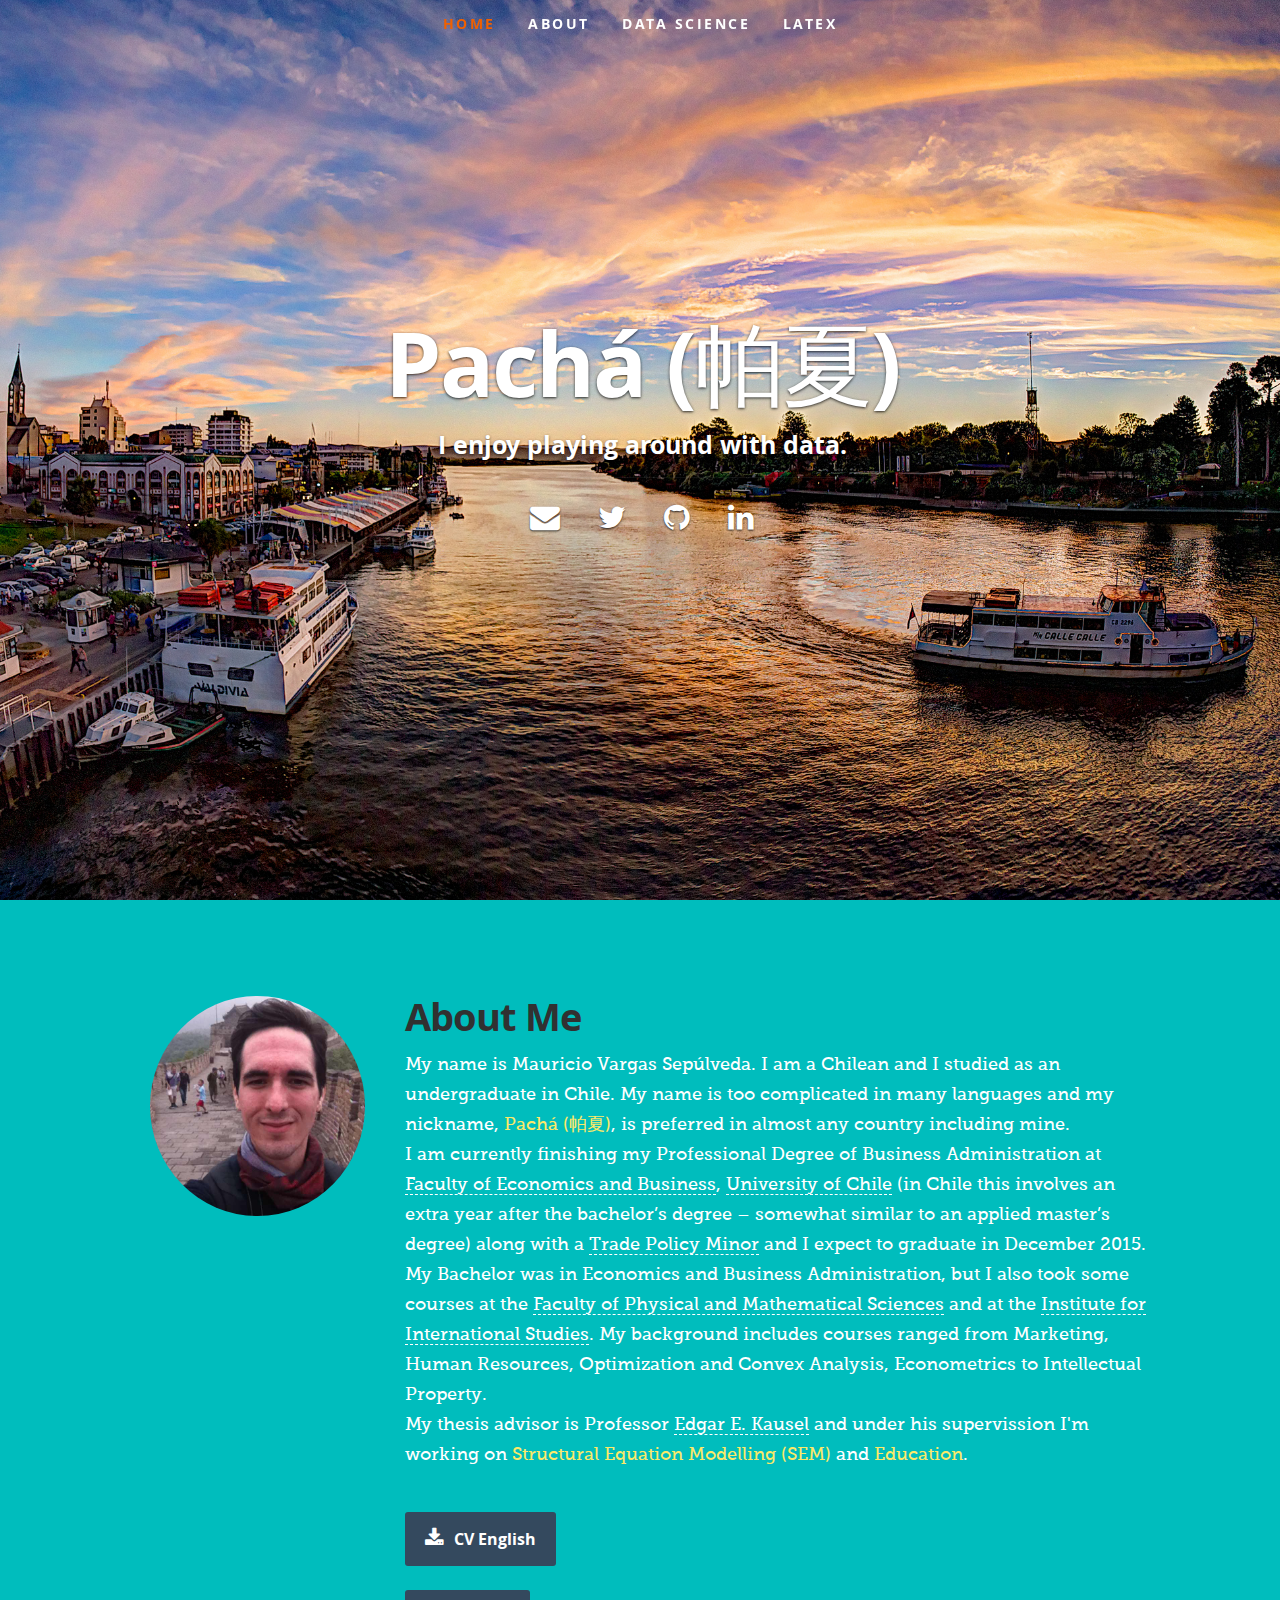
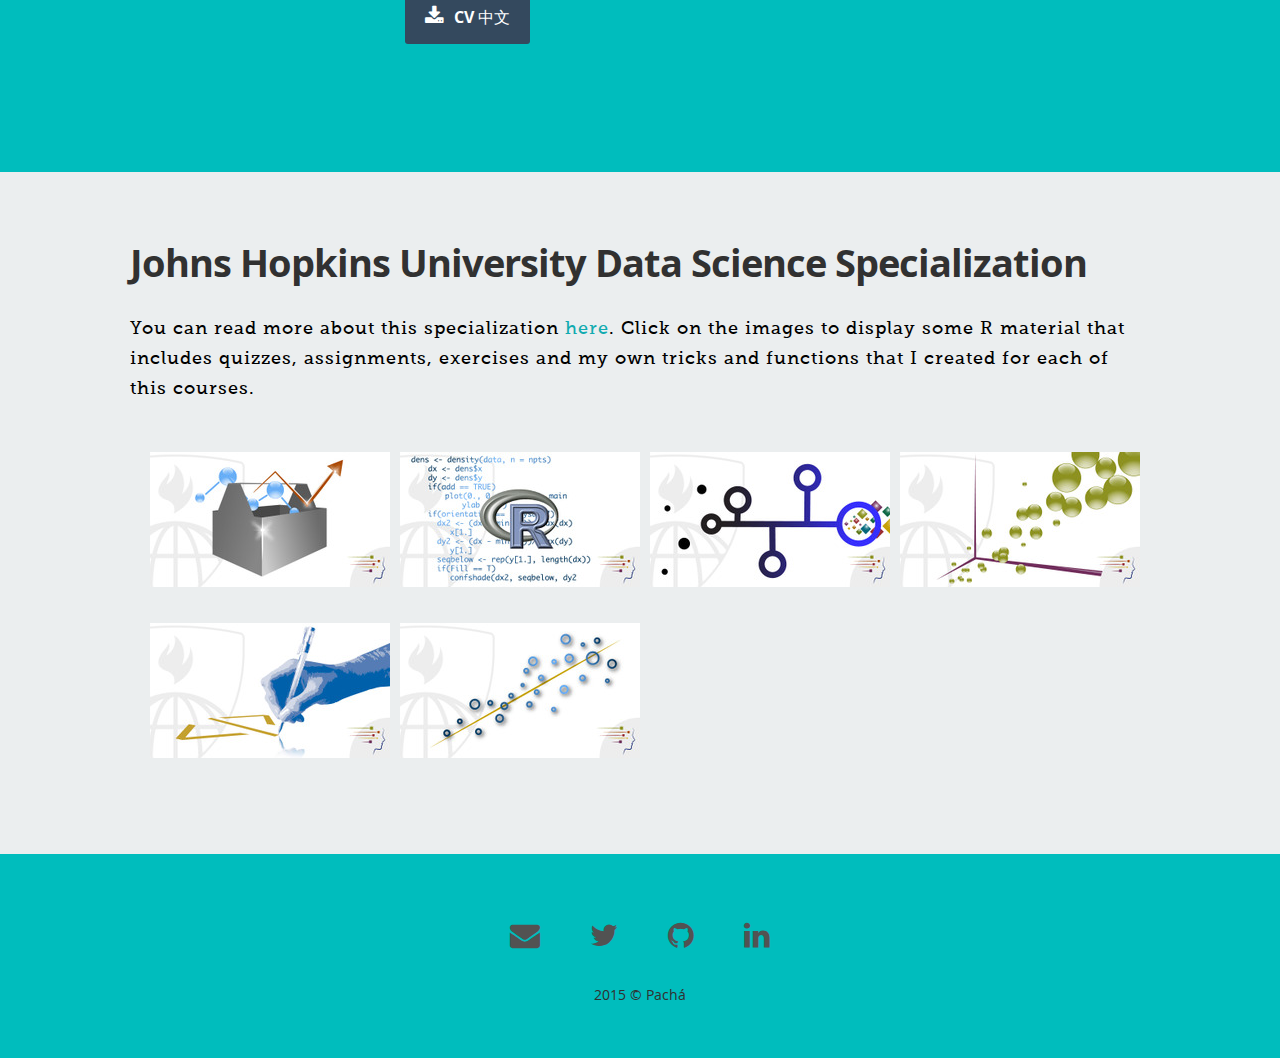
==== index.html @ 5d2ef6e2 "28-07" ====
<!DOCTYPE html>
<!--[if lt IE 8 ]><html class="no-js ie ie7" lang="en"> <![endif]-->
<!--[if IE 8 ]><html class="no-js ie ie8" lang="en"> <![endif]-->
<!--[if (gte IE 8)|!(IE)]><!--><html class="no-js" lang="en"> <!--<![endif]-->
<head>
    <!--- Basic Page Needs
    ================================================== -->
    <meta charset="utf-8">
    <title>Pachá (帕夏)</title>
    <meta name="description" content="Pachá's Website" />
    <meta name="keywords" content="Pachá, Data Science, R, RStudio" />

    <!-- Mobile Specific Metas
    ================================================== -->
    <meta name="viewport" content="width=device-width, initial-scale=1, maximum-scale=1">

    <!-- CSS
    ================================================== -->
    <link rel="stylesheet" href="css/default.css">
    <link rel="stylesheet" href="css/layout.css">
    <link rel="stylesheet" href="css/media-queries.css">
    <link rel="stylesheet" href="css/magnific-popup.css">

    <!-- Script
    ================================================== -->
    <script src="js/modernizr.js"></script>

</head>

<body>

    <!-- Header
    ================================================== -->
    <header id="home">

        <nav id="nav-wrap">

            <a class="mobile-btn" href="#nav-wrap" title="Show navigation">Show navigation</a>
            <a class="mobile-btn" href="#" title="Hide navigation">Hide navigation</a>

            <ul id="nav" class="nav">
                <li class="current"><a class="smoothscroll" href="#home">Home</a></li>
                <li><a class="smoothscroll" href="#about">About</a></li>
                <li><a class="smoothscroll" href="#courserads">Data Science</a></li>
                <li><a class="smoothscroll" href="#latex">LaTeX</a></li>
            </ul> <!-- end #nav -->

        </nav> <!-- end #nav-wrap -->

        <div class="row banner">
            <div class="banner-text">
                <h1 class="responsive-headline">Pachá (帕夏)</h1>
                <h3>I enjoy playing around with data.<br>
                <hr />
                <ul class="social">
                    <li><a href="mailto:mauriciovargas@ug.uchile.cl" target="_blank"><i class='fa fa-envelope'></i></a></li>

                    <li><a href="https://twitter.com/pachamaltese" target="_blank"><i class='fa fa-twitter'></i></a></li>
                    <li><a href="https://github.com/pachamaltese" target="_blank"><i class='fa fa-github'></i></a></li>
                    <li><a href="https://cl.linkedin.com/in/mvargassepulveda" target="_blank"><i class='fa fa-linkedin'></i></a></li>
                    </h3>
                </ul>
            </div>
        </div>
        
        <p class="scrolldown">
            <a class="smoothscroll" href="#about"><i class="icon-down-circle"></i></a>
        </p>
        

    </header> <!-- Header End -->


    <!-- About Section
    ================================================== -->
    <section id="about">

        <div class="row">
            <div class="three columns">
                <img class="profile-pic"  src="images/photo.jpg" alt="" />
            </div>

            <div class="nine columns main-col">
                <h1>About Me</h1>

                <p>My name is Mauricio Vargas Sepúlveda. I am a Chilean and I studied as an undergraduate in Chile. My name is too complicated in many languages and my nickname, <span class="emp">Pachá (帕夏)</span>, is preferred in almost any country including mine.<br><brf>
                  I am currently finishing my Professional Degree of Business Administration at <a href="http://www.fen.uchile.cl/" target="_blank">Faculty of Economics and Business</a>, <a href="http://www.uchile.cl/english" target="_blank">University of Chile</a> (in Chile this involves an extra year after the bachelor’s degree – somewhat similar to an applied master’s degree) along with a <a href="http://www.iei.uchile.cl/cursos/69283/diploma-en-politica-comercial" target="_blank">Trade Policy Minor</a> and I expect to graduate in December 2015. My Bachelor
                  was in Economics and Business Administration, but I also took some courses at the <a href="http://ingenieria.uchile.cl/english" target="_blank">Faculty of Physical and Mathematical Sciences</a> and at the <a href="http://www.iei.uchile.cl/english-version" target="_blank">Institute for International Studies</a>. My background includes courses ranged from Marketing, Human Resources, Optimization and Convex Analysis, Econometrics to Intellectual Property.<br><brf>
                  My thesis advisor is Professor <a href="https://uchile.academia.edu/EdgarKausel" target="_blank">Edgar E. Kausel</a> and under his supervission I'm working on <span class="emp">Structural Equation Modelling (SEM)</span> and <span class="emp">Education</span>.<br><brf>
                <div class="row">

                    <div class="columns download">
                        <p>
                            <a class="button" href="/pdf/cv-mvargas.pdf" target="_blank"><i class="fa fa-download"></i>CV English</a>              
                            <a class="button" href="/pdf/cv-mvargas-chinese.pdf" target="_blank"><i class="fa fa-download"></i>CV 中文</a>
                        </p>
                    </div>
                </div> <!-- end row -->

            </div> <!-- end .main-col -->

        </div> <!-- end outer row -->

    </section> <!-- About Section End-->
    
<!-- courserads Section ================================================== -->
    
    <section id="courserads">

        <div class="row">

            <div class="twelve columns collapsed">

                <h1>Johns Hopkins University Data Science Specialization</h1>
                
                <p><h5>You can read more about this specialization <a href="https://www.coursera.org/specialization/jhudatascience/1/courses" target="_blank">here</a>. Click on the images to display some R material that includes quizzes, assignments, exercises and my own tricks and functions that I created for each of this courses.</h5></p>

                <!-- courserads-wrapper -->
                <div id="courserads-wrapper" class="bgrid-halves s-bgrid-thirds cf">
                    <div class="columns courserads-item">
                        <div class="item-wrap">

                            <a href="#modal-00" title="">
                            <img class="each-pic" src="images/DataScientistsToolbox.jpg" alt="DataScientistsToolbox">
                            <div class="overlay">
                                <div class="courserads-item-meta">
                                    <h6>Course 1 &bull; The Data Scientist’s Toolbox</h6>
                                </div>
                            </div>
                            <div class="link-icon"><i class="icon-plus"></i></div>
                        </a>

                        </div>
                    </div>  <!-- item end -->

                    <div class="columns courserads-item">
                        <div class="item-wrap">

                            <a href="#modal-01" title="">
                            <img class="each-pic" src="images/Rprogramming.jpg" alt="Rprogramming">
                            <div class="overlay">
                                <div class="courserads-item-meta">
                                    <h6>Course 2 &bull; R Programming</h6>
                                </div>
                            </div>
                            <div class="link-icon"><i class="icon-plus"></i></div>
                        </a>

                        </div>
                    </div>  <!-- item end -->
                    
                    <div class="columns courserads-item">
                        <div class="item-wrap">

                            <a href="#modal-02" title="">
                            <img class="each-pic" src="images/ObtainingData.jpg" alt="ObtainingData">
                            <div class="overlay">
                                <div class="courserads-item-meta">
                                    <h6>Course 3 &bull; Getting and Cleaning Data</h6>
                                </div>
                            </div>
                            <div class="link-icon"><i class="icon-plus"></i></div>
                        </a>

                        </div>
                    </div>  <!-- item end -->
                    
                    <div class="columns courserads-item">
                        <div class="item-wrap">

                            <a href="#modal-03" title="">
                            <img class="each-pic" src="images/ExploratoryDataAnalysis.jpg" alt="ExploratoryDataAnalysis">
                            <div class="overlay">
                                <div class="courserads-item-meta">
                                    <h6>Course 4 &bull; Exploratory Data Analysis</h6>
                                </div>
                            </div>
                            <div class="link-icon"><i class="icon-plus"></i></div>
                        </a>

                        </div>
                    </div>  <!-- item end -->
                    
                    <div class="columns courserads-item">
                        <div class="item-wrap">

                            <a href="#modal-04" title="">
                            <img class="each-pic" src="images/ReportingData.jpg" alt="ReportingData">
                            <div class="overlay">
                                <div class="courserads-item-meta">
                                    <h6>Course 5 &bull; Reproducible Research</h6>
                                </div>
                            </div>
                            <div class="link-icon"><i class="icon-plus"></i></div>
                        </a>

                        </div>
                    </div>  <!-- item end -->
                    
                    
                    <div class="columns courserads-item">
                        <div class="item-wrap">

                            <a href="#modal-05" title="">
                            <img class="each-pic" src="images/RegressionModels.jpg" alt="RegressionModels">
                            <div class="overlay">
                                <div class="courserads-item-meta">
                                    <h6>Course 6 &bull; Regression Models</h6>
                                </div>
                            </div>
                            <div class="link-icon"><i class="icon-plus"></i></div>
                        </a>

                        </div>
                    </div>  <!-- item end -->

                </div> <!-- courserads-wrapper end -->

            </div> <!-- twelve columns end -->


            <!-- Modal Popup
            ================================================== -->

            <div id="modal-00" class="popup-modal mfp-hide">

                <!-- <img class="scale-with-grid" src="images/courserads/modals/410_2.png" alt="410" /> -->

                <div class="description-box">
                    <h4>Course 1 &bull; The Data Scientist’s Toolbox</h4>
                    This course teaches you how to set up a Github account and sync files. No other quizzes or assignments than those related to configure and use Github.
                </div>

                <div class="link-box">
                    <a href="https://github.com/pachamaltese/The-Data-Scientists-Toolbox" target="_blank">Github Repository</a>
                    <a class="popup-modal-dismiss">Close</a>
                </div>

            </div><!-- modal-00 End -->

            <div id="modal-01" class="popup-modal mfp-hide">

                <!-- <img class="scale-with-grid" src="images/courserads/modals/410_2.png" alt="410" /> -->

                <div class="description-box">
                    <h4>Course 2 &bull; R Programming</h4>
                    <ul>
                    <li>Week 1: Overview of R, R data types and objects, reading and writing data.</li>
                    <li>Week 2: Control structures, functions, scoping rules, dates and times.</li>
                    <li>Week 3: Loop functions, debugging tools.</li>
                    <li>Week 4: Simulation, code profiling.</li>
                    </ul>
                </div>

                <div class="link-box">
                    <a href="https://github.com/pachamaltese/R-Programming" target="_blank">Github Repository</a>
                    <a class="popup-modal-dismiss">Close</a>
                </div>

            </div><!-- modal-01 End -->
            
            <div id="modal-02" class="popup-modal mfp-hide">

                <!-- <img class="scale-with-grid" src="images/courserads/modals/410_2.png" alt="410" /> -->

                <div class="description-box">
                    <h4>Course 3 &bull; Getting and Cleaning Data</h4>
                    <ul>
                    <li>Obtain data from a variety of sources.</li>
                    <li>Apply the basic tools for data cleaning and manipulation.</li>
                    </ul>
                </div>

                <div class="link-box">
                    <a href="https://github.com/pachamaltese/Getting-and-Cleaning-Data" target="_blank">Github Repository</a>
                    <a class="popup-modal-dismiss">Close</a>
                </div>

            </div><!-- modal-02 End -->
            
            <div id="modal-03" class="popup-modal mfp-hide">

                <!-- <img class="scale-with-grid" src="images/courserads/modals/410_2.png" alt="410" /> -->

                <div class="description-box">
                    <h4>Course 4 &bull; Exploratory Data Analysis</h4>
                    <ul>
                    <li>Visual representations of data using the base, lattice, and ggplot2 plotting systems in R.</li>
                    <li>Exploratory summaries of data.</li>
                    <li>Create visualizations of multidimensional data using exploratory multivariate statistical techniques.</li>
                    </ul>
                </div>

                <div class="link-box">
                    <a href="https://github.com/pachamaltese/Exploratory-Data-Analysis" target="_blank">Github Repository</a>
                    <a class="popup-modal-dismiss">Close</a>
                </div>

            </div><!-- modal-03 End -->
            
            
            <div id="modal-04" class="popup-modal mfp-hide">

                <!-- <img class="scale-with-grid" src="images/courserads/modals/410_2.png" alt="410" /> -->

                <div class="description-box">
                    <h4>Course 5 &bull; Reproducible Research</h4>
                    <ul>
                    <li>Use of R markdown.</li>
                    <li>Integrate R code into a literate statistical program.</li>
                    <li>Organize a data analysis so that it is reproducible and accessible to others.</li>
                    </ul>
                    
                    Course materials:
                    <ul>
                      <li><a href="https://pachamaltese.github.io/rmd-files-in-html/reproducible-research/assignment.html" target="_blank">Course project</a></li>
                    </ul>
                </div>

                <div class="link-box">
                    <a href="https://github.com/pachamaltese/Reproducible-Research" target="_blank">Github Repository</a>
                    <a class="popup-modal-dismiss">Close</a>
                </div>

            </div><!-- modal-04 End -->
            
            <div id="modal-05" class="popup-modal mfp-hide">

                <!-- <img class="scale-with-grid" src="images/courserads/modals/410_2.png" alt="410" /> -->

                <div class="description-box">
                    <h4>Course 6 &bull; Regression Models</h4>
                    <ul>
                    <li>How to fit regression models.</li>
                    <li>How to interpret coefficients.</li>
                    <li>How to investigate residuals and variability.</li>
                    <li>Special cases of regression models including use of dummy variables and multivariable adjustment.</li>
                    <li>Extensions to generalized linear models, especially considering Poisson and logistic regression.</li>
                    </ul>
                    
                    Course materials:
                    <ul>
                      <li><a href="https://pachamaltese.github.io/rmd-files-in-html/regression-models/desarrollo_quiz_1.html" target="_blank">Quiz 1</a></li>
                      <li><a href="https://pachamaltese.github.io/rmd-files-in-html/regression-models/desarrollo_quiz_2.html" target="_blank">Quiz 2</a></li>
                      <li><a href="https://pachamaltese.github.io/rmd-files-in-html/regression-models/desarrollo_quiz_3.html" target="_blank">Quiz 3</a></li>
                      <li><a href="https://pachamaltese.github.io/rmd-files-in-html/regression-models/desarrollo_quiz_4.html" target="_blank">Quiz 4</a></li>
                      <li><a href="https://pachamaltese.github.io/rmd-files-in-html/regression-models/proyecto.html" target="_blank">Course project</a></li>
                      <li><a href="https://pachamaltese.github.io/rmd-files-in-html/regression-models/otra_forma_de_abordar_el_proyecto.html" target="_blank">Another course project</a> (<a href="https://github.com/yolanda-xu" target="_blank">Yolanda Xu</a> made a different approach and she gently shared this with me for peer reviewing)</li>
                    </ul>
                </div>

                <div class="link-box">
                    <a href="https://github.com/pachamaltese/Regression-Models" target="_blank">Github Repository</a>
                    <a class="popup-modal-dismiss">Close</a>
                </div>

            </div><!-- modal-05 End -->
            
            

        </div> <!-- row End -->

   </section> 
   
   <!-- courserads Section End-->

   <!-- Java Script ================================================== -->
   
   <script src="http://ajax.googleapis.com/ajax/libs/jquery/1.10.2/jquery.min.js"></script>
   <script>window.jQuery || document.write('<script src="js/jquery-1.10.2.min.js"><\/script>')</script>
   <script type="text/javascript" src="js/jquery-migrate-1.2.1.min.js"></script>

   <script src="js/jquery.flexslider.js"></script>
   <script src="js/waypoints.js"></script>
   <script src="js/jquery.fittext.js"></script>
   <script src="js/magnific-popup.js"></script>
   <script src="js/init.js"></script>

  <footer>
 <div class="row">

         <div class="twelve columns">

            <ul class="social-links">
                <li><a href="mailto:mauriciovargas@ug.uchile.cl" target="_blank"><i class="fa fa-envelope"></i></a></li>
                <li><a href="https://twitter.com/pachamaltese" target="_blank"><i class="fa fa-twitter"></i></a></li>
                <li><a href="https://github.com/pachamaltese" target="_blank"><i class="fa fa-github"></i></a></li>
                <li><a href="https://cl.linkedin.com/in/mvargassepulveda" target="_blank"><i class="fa fa-linkedin"></i></a></li>
            </ul>

            <ul class="copyright">
               <li>2015 &copy; Pachá</li>
            </ul>

        </div>

        <!-- <div id="go-top"><a class="smoothscroll" title="Back to Top" href="#home">
            <i class="icon-up-open"></i>
            </a>
        </div> -->

      </div>
  </footer>
  
</body>

</html>
---- css/default.css ----
/*
=====================================================================
*   Ceevee v1.0 Default Stylesheet
*   url: styleshout.com
*   03-17-2014
=====================================================================

TOC:
a. Webfonts and Icon fonts
b. Reset
c. Default Styles
   1. Basic
   2. Typography
   3. Links
   4. Images
   5. Buttons
   6. Forms
d. Grid
e. Others
   1. Clearing
   2. Misc

=====================================================================  */

/* ------------------------------------------------------------------ */
/* a. Webfonts and Icon fonts
 ------------------------------------------------------------------ */

@import url("fonts.css");
@import url("fontello/css/fontello.css");
@import url("font-awesome/css/font-awesome.min.css");

/* ------------------------------------------------------------------
/* b. Reset
      Adapted from:
      Normalize.css - https://github.com/necolas/normalize.css/
      HTML5 Doctor Reset - html5doctor.com/html-5-reset-stylesheet/
/* ------------------------------------------------------------------ */

html, body, div, span, object, iframe,
h1, h2, h3, h4, h5, h6, p, blockquote, pre,
abbr, address, cite, code,
del, dfn, em, img, ins, kbd, q, samp,
small, strong, sub, sup, var,
b, i,
dl, dt, dd, ol, ul, li,
fieldset, form, label, legend,
table, caption, tbody, tfoot, thead, tr, th, td,
article, aside, canvas, details, figcaption, figure,
footer, header, hgroup, menu, nav, section, summary,
time, mark, audio, video {
   margin: 0;
   padding: 0;
   border: 0;
   outline: 0;
   font-size: 100%;
   vertical-align: baseline;
   background: transparent;
}

article,aside,details,figcaption,figure,
footer,header,hgroup,menu,nav,section {
   display: block;
}

audio,
canvas,
video {
   display: inline-block;
}

audio:not([controls]) {
   display: none;
   height: 0;
}

[hidden] { display: none; }

code, kbd, pre, samp {
   font-family: monospace, serif;
   font-size: 1em;
}

pre {
   white-space: pre;
   white-space: pre-wrap;
   word-wrap: break-word;
}

blockquote, q { quotes: &#8220 &#8220; }

blockquote:before, blockquote:after,
q:before, q:after {
   content: '';
   content: none;
}

ins {
   background-color: #ff9;
   color: #000;
   text-decoration: none;
}

mark {
   background-color: #A7F4F6;
   color: #555;
}

del { text-decoration: line-through; }

abbr[title], dfn[title] {
   border-bottom: 1px dotted;
   cursor: help;
}

table {
   border-collapse: collapse;
   border-spacing: 0;
}


/* ------------------------------------------------------------------ */
/* c. Default and Basic Styles
      Adapted from:
      Skeleton CSS Framework - http://www.getskeleton.com/
      Typeplate Typographic Starter Kit - http://typeplate.com/
/* ------------------------------------------------------------------ */

/*  1. Basic  ------------------------------------------------------- */

*,
*:before,
*:after {
   -moz-box-sizing: border-box;
   -webkit-box-sizing: border-box;
   box-sizing: border-box;
}

html {
   font-size: 62.5%;
   -webkit-font-smoothing: antialiased;
}

body {
   background: #fff;
   font-family: 'opensans-regular', sans-serif;
   font-weight: normal;
   font-size: 15px;
   line-height: 30px;
	color: #838C95;

   -webkit-font-smoothing: antialiased; /* Fix for webkit rendering */
	-webkit-text-size-adjust: 100%;
}

/*  2. Typography
       Vertical rhythm with leading derived from 6
--------------------------------------------------------------------- */

h1, h2, h3, h4, h5, h6 {
   color: #313131;
	font-family: 'opensans-bold', sans-serif;
   font-weight: normal;
}
h1 a, h2 a, h3 a, h4 a, h5 a, h6 a { font-weight: inherit; }
h1 { font-size: 38px; line-height: 42px; margin-bottom: 12px; letter-spacing: -1px; }
h2 { font-size: 28px; line-height: 36px; margin-bottom: 6px; }
h3 { font-size: 22px; line-height: 30px; margin-bottom: 12px; }
h4 { font-size: 20px; line-height: 30px; margin-bottom: 6px; }
h5 { font-size: 18px; line-height: 30px; }
h6 { font-size: 14px; line-height: 30px; }
.subheader { }

p { margin: 0 0 30px 0; }
p img { margin: 0; }
p.lead {
   font: 19px/36px 'opensans-light', sans-serif;
   margin-bottom: 18px;
}

/* for 'em' and 'strong' tags, font-size and line-height should be same with
the body tag due to rendering problems in some browsers */
em { font: 15px/30px 'opensans-italic', sans-serif; }
strong, b { font: 15px/30px 'opensans-bold', sans-serif; }
small { font-size: 11px; line-height: inherit; }

/*	Blockquotes */
blockquote {
   margin: 30px 0px;
   padding-left: 40px;
   position: relative;
}
blockquote:before {
   content: "\201C";
   opacity: 0.45;
   font-size: 80px;
   line-height: 0px;
   margin: 0;
   font-family: arial, sans-serif;

   position: absolute;
   top:  30px;
	left: 0;
}
blockquote p {
   font-family: 'librebaskerville-italic', serif;
   padding: 0;
   font-size: 18px;
   line-height: 36px;
}
blockquote cite {
   display: block;
   font-size: 12px;
   font-style: normal;
   line-height: 18px;
}
blockquote cite:before { content: "\2014 \0020"; }
blockquote cite a,
blockquote cite a:visited { color: #8B9798; border: none }

/* ---------------------------------------------------------------------
/*  Pull Quotes Markup
/*
    <aside class="pull-quote">
		<blockquote>
			<p></p>
		</blockquote>
	 </aside>
/*
/* --------------------------------------------------------------------- */
.pull-quote {
   position: relative;
	padding: 18px 30px 18px 0px;
}
.pull-quote:before,
.pull-quote:after {
	height: 1em;
	opacity: 0.45;
	position: absolute;
	font-size: 80px;
   font-family: Arial, Sans-Serif;
}
.pull-quote:before {
	content: "\201C";
	top:  33px;
	left: 0;
}
.pull-quote:after {
	content: '\201D';
	bottom: -33px;
	right: 0;
}
.pull-quote blockquote {
   margin: 0;
}
.pull-quote blockquote:before {
   content: none;
}

/* Abbreviations */
abbr {
   font-family: 'opensans-bold', sans-serif;
	font-variant: small-caps;
	text-transform: lowercase;
   letter-spacing: .5px;
	color: gray;
}
abbr:hover { cursor: help; }

/* drop cap */
.drop-cap:first-letter {
	float: left;
	margin: 0;
	padding: 14px 6px 0 0;
	font-size: 84px;
	font-family: /* Copperplate */ 'opensans-bold', sans-serif;
   line-height: 60px;
	text-indent: 0;
	background: transparent;
	color: inherit;
}

hr { border: solid #E3E3E3; border-width: 1px 0 0; clear: both; margin: 11px 0 30px; height: 0; }


/*  3. Links  ------------------------------------------------------- */

a, a:visited {
   text-decoration: none;
   outline: 0;
   color: #11ABB0;

   -webkit-transition: color .08s ease-in-out;
   -moz-transition: color .08s ease-in-out;
   -o-transition: color .08s ease-in-out;
   transition: color .08s ease-in-out;
}
a:hover, a:focus { color: #313131; }
p a, p a:visited { line-height: inherit; }


/*  4. List  --------------------------------------------------------- */

ul, ol { margin-bottom: 24px; margin-top: 12px; }
ul { list-style: none outside; }
ol { list-style: decimal; }
ol, ul.square, ul.circle, ul.disc { margin-left: 30px; }
ul.square { list-style: square outside; }
ul.circle { list-style: circle outside; }
ul.disc { list-style: disc outside; }
ul ul, ul ol,
ol ol, ol ul { margin: 6px 0 6px 30px; }
ul ul li, ul ol li,
ol ol li, ol ul li { margin-bottom: 6px; }
li { line-height: 18px; margin-bottom: 12px; }
ul.large li { }
li p { }

/* ---------------------------------------------------------------------
/*  Stats Tab Markup

    <ul class="stats-tabs">
		<li><a href="#">[value]<b>[name]</b></a></li>
	 </ul>

    Extend this object into your markup.
/*
/* --------------------------------------------------------------------- */
.stats-tabs {
   padding: 0;
   margin: 24px 0;
}
.stats-tabs li {
	display: inline-block;
	margin: 0 10px 18px 0;
	padding: 0 10px 0 0;
	border-right: 1px solid #ccc;
}
.stats-tabs li:last-child {
	margin: 0;
	padding: 0;
	border: none;
}
.stats-tabs li a {
	display: inline-block;
	font-size: 22px;
	font-family: 'opensans-bold', sans-serif;
   border: none;
   color: #313131;
}
.stats-tabs li a:hover {
   color:#11ABB0;
}
.stats-tabs li a b {
	display: block;
	margin: 6px 0 0 0;
	font-size: 13px;
	font-family: 'opensans-regular', sans-serif;
   color: #8B9798;
}

/* definition list */
dl { margin: 12px 0; }
dt { margin: 0; color:#11ABB0; }
dd { margin: 0 0 0 20px; }

/* Lining Definition Style Markup */
.lining dt,
.lining dd {
	display: inline;
	margin: 0;
}
.lining dt + dt:before,
.lining dd + dt:before {
	content: "\A";
	white-space: pre;
}
.lining dd + dd:before {
	content: ", ";
}
.lining dd:before {
	content: ": ";
	margin-left: -0.2em;
}

/* Dictionary Definition Style Markup */
.dictionary-style dt {
	display: inline;
	counter-reset: definitions;
}
.dictionary-style dt + dt:before {
	content: ", ";
	margin-left: -0.2em;
}
.dictionary-style dd {
	display: block;
	counter-increment: definitions;
}
.dictionary-style dd:before {
	content: counter(definitions, decimal) ". ";
}

/* Pagination */
.pagination {
   margin: 36px auto;
   text-align: center;
}
.pagination ul li {
   display: inline-block;
   margin: 0;
   padding: 0;
}
.pagination .page-numbers {
   font: 15px/18px 'opensans-bold', sans-serif;
   display: inline-block;
   padding: 6px 10px;
   margin-right: 3px;
   margin-bottom: 6px;
	color: #6E757C;
	background-color: #E6E8EB;

	-webkit-transition: all 200ms ease-in-out;
	-moz-transition: all 200ms ease-in-out;
	-o-transition: all 200ms ease-in-out;
	-ms-transition: all 200ms ease-in-out;
	transition: all 200ms ease-in-out;

   -moz-border-radius: 3px;
   -webkit-border-radius: 3px;
   -khtml-border-radius: 3px;
	border-radius: 3px;
}
.pagination .page-numbers:hover {
   background: #838A91;
   color: #fff;
}
.pagination .current,
.pagination .current:hover {
   background-color: #11ABB0;
   color: #fff;
}
.pagination .inactive,
.pagination .inactive:hover {
   background-color: #E6E8EB;
	color: #A9ADB2;
}
.pagination .prev, .pagination .next {}

/*  5. Images  --------------------------------------------------------- */

img {
   max-width: 100%;
   height: auto;
}
img.pull-right { margin: 12px 0px 0px 18px; }
img.pull-left { margin: 12px 18px 0px 0px; }

/*  6. Buttons  --------------------------------------------------------- */

.button,
.button:visited,
button,
input[type="submit"],
input[type="reset"],
input[type="button"] {
   font: 16px/30px 'opensans-bold', sans-serif;
   background: #11ABB0;
   display: inline-block;
	text-decoration: none;
   letter-spacing: 0;
   color: #fff;
	padding: 12px 20px;
	margin-bottom: 18px;
   border: none;
   cursor: pointer;
   height: auto;

   -webkit-transition: all .2s ease-in-out;
	-moz-transition: all .2s ease-in-out;
	-o-transition: all .2s ease-in-out;
	-ms-transition: all .2s ease-in-out;
	transition: all .2s ease-in-out;

   -moz-border-radius: 3px;
   -webkit-border-radius: 3px;
   -khtml-border-radius: 3px;
   border-radius: 3px;
}

.button:hover,
button:hover,
input[type="submit"]:hover,
input[type="reset"]:hover,
input[type="button"]:hover {
   background: #3d4145;
   color: #fff;
}

.button:active,
button:active,
input[type="submit"]:active,
input[type="reset"]:active,
input[type="button"]:active {
   background: #3d4145;
   color: #fff;
}

.button.full-width,
button.full-width,
input[type="submit"].full-width,
input[type="reset"].full-width,
input[type="button"].full-width {
	width: 100%;
	padding-left: 0 !important;
	padding-right: 0 !important;
	text-align: center;
}

/* Fix for odd Mozilla border & padding issues */
button::-moz-focus-inner,
input::-moz-focus-inner {
    border: 0;
    padding: 0;
}


/*  7. Forms  --------------------------------------------------------- */

form { margin-bottom: 24px; }
fieldset { margin-bottom: 24px; }

input[type="text"],
input[type="password"],
input[type="email"],
textarea,
select {
   display: block;
   padding: 18px 15px;
   margin: 0 0 24px 0;
   border: 0;
   outline: none;
   vertical-align: middle;
   min-width: 225px;
	max-width: 100%;
   font-size: 15px;
   line-height: 24px;
	color: #647373;
	background: #D3D9D9;

}

/* select { padding: 0;
   width: 220px;
   } */

input[type="text"]:focus,
input[type="password"]:focus,
input[type="email"]:focus,
textarea:focus {
   color: #B3B7BC;
	background-color: #3d4145;
}

textarea { min-height: 220px; }

label,
legend {
   font: 16px/24px 'opensans-bold', sans-serif;
	margin: 12px 0;
   color: #3d4145;
   display: block;
}
label span,
legend span {
	color: #8B9798;
   font: 14px/24px 'opensans-regular', sans-serif;
}

input[type="checkbox"],
input[type="radio"] {
    font-size: 15px;
    color: #737373;
}

input[type="checkbox"] { display: inline; }

/* ------------------------------------------------------------------ */
/* d. Grid
---------------------------------------------------------------------
   gutter = 40px.
/* ------------------------------------------------------------------ */

/* default
--------------------------------------------------------------- */
.row {
   width: 96%;
   max-width: 1020px;
   margin: 0 auto;
}
/* fixed width for IE8 */
.ie .row { width: 1000px ; }

.narrow .row { max-width: 980px; }

.row .row { 
   width: auto; 
   max-width: none; 
   margin: 0 -20px 20px; 
}

/* row clearing */
.row:before,
.row:after {
    content: " ";
    display: table;
}
.row:after {
    clear: both;
}

.column, .columns {
   position: relative;
   padding: 0 20px;
   min-height: 1px;
   float: left;
}
.column.centered, .columns.centered  {
    float: none;
    margin: 0 auto;
}

/* removed gutters */
.row.collapsed > .column,
.row.collapsed > .columns,
.column.collapsed, .columns.collapsed  { padding: 0; }

[class*="column"] + [class*="column"]:last-child { float: right; }
[class*="column"] + [class*="column"].end { float: right; }

/* column widths */
.row .one         { width: 8.33333%; }
.row .two         { width: 16.66667%; }
.row .three       { width: 25%; }
.row .four        { width: 33.33333%; }
.row .five        { width: 41.66667%; }
.row .six         { width: 50%; }
.row .seven       { width: 58.33333%; }
.row .eight       { width: 66.66667%; }
.row .nine        { width: 75%; }
.row .ten         { width: 83.33333%; }
.row .eleven      { width: 91.66667%; }
.row .twelve      { width: 100%; }

/* Offsets */
.row .offset-1    { margin-left: 8.33333%; }
.row .offset-2    { margin-left: 16.66667%; }
.row .offset-3    { margin-left: 25%; }
.row .offset-4    { margin-left: 33.33333%; }
.row .offset-5    { margin-left: 41.66667%; }
.row .offset-6    { margin-left: 50%; }
.row .offset-7    { margin-left: 58.33333%; }
.row .offset-8    { margin-left: 66.66667%; }
.row .offset-9    { margin-left: 75%; }
.row .offset-10   { margin-left: 83.33333%; }
.row .offset-11   { margin-left: 91.66667%; }

/* Push/Pull */
.row .push-1      { left: 8.33333%; }
.row .pull-1      { right: 8.33333%; }
.row .push-2      { left: 16.66667%; 	}
.row .pull-2      { right: 16.66667%; }
.row .push-3      { left: 25%; }
.row .pull-3      { right: 25%;	}
.row .push-4      { left: 33.33333%; }
.row .pull-4      { right: 33.33333%; }
.row .push-5      { left: 41.66667%; }
.row .pull-5      { right: 41.66667%; }
.row .push-6      { left: 50%; }
.row .pull-6      { right: 50%; }
.row .push-7      { left: 58.33333%; }
.row .pull-7      { right: 58.33333%; }
.row .push-8      { left: 66.66667%; 	}
.row .pull-8      { right: 66.66667%; }
.row .push-9      { left: 75%; }
.row .pull-9      { right: 75%; }
.row .push-10     { left: 83.33333%; }
.row .pull-10     { right: 83.33333%; }
.row .push-11     { left: 91.66667%; }
.row .pull-11     { right: 91.66667%; }

/* block grids
--------------------------------------------------------------------- */
.bgrid-sixths [class*="column"]   { width: 16.66667%; }
.bgrid-quarters [class*="column"] { width: 25%; }
.bgrid-thirds [class*="column"]   { width: 33.33333%; }
.bgrid-halves [class*="column"]   { width: 50%; }

[class*="bgrid"] [class*="column"] + [class*="column"]:last-child { float: left; }

/* Left clearing for block grid columns - columns that changes width in
different screen sizes. Allows columns with different heights to align
properly.
--------------------------------------------------------------------- */
.first { clear: left; }   /* first column in default screen */
.s-first { clear: none; } /* first column in smaller screens */

/* smaller screens
--------------------------------------------------------------- */
@media only screen and (max-width: 900px) {

   /* block grids on small screens */
   .s-bgrid-sixths [class*="column"]   { width: 16.66667%; }
   .s-bgrid-quarters [class*="column"] { width: 25%; }
   .s-bgrid-thirds [class*="column"]   { width: 33.33333%; }
   .s-bgrid-halves [class*="column"]   { width: 50%; }

   /* block grids left clearing */
   .first { clear: none; }
   .s-first { clear: left; }

}

/* mobile wide/smaller tablets
--------------------------------------------------------------- */
@media only screen and (max-width: 767px) {

   .row {
	   width: 460px;
	   margin: 0 auto;
      padding: 0;
	}
   .column, .columns {
	   width: auto !important;
	   float: none;
	   margin-left: 0;
	   margin-right: 0;
      padding: 0 30px;
   }
   .row .row { width: auto; max-width: none; margin: 0 -30px; }

   [class*="column"] + [class*="column"]:last-child { float: none; }
   [class*="bgrid"] [class*="column"] + [class*="column"]:last-child { float: none; }

   /* Offsets */
   .row .offset-1    { margin-left: 0%; }
   .row .offset-2    { margin-left: 0%; }
   .row .offset-3    { margin-left: 0%; }
   .row .offset-4    { margin-left: 0%; }
   .row .offset-5    { margin-left: 0%; }
   .row .offset-6    { margin-left: 0%; }
   .row .offset-7    { margin-left: 0%; }
   .row .offset-8    { margin-left: 0%; }
   .row .offset-9    { margin-left: 0%; }
   .row .offset-10   { margin-left: 0%; }
   .row .offset-11   { margin-left: 0%; }
}

/* mobile narrow
--------------------------------------------------------------- */
@media only screen and (max-width: 460px) {

   .row { width: auto; }

}

/* larger screens
--------------------------------------------------------------- */
@media screen and (min-width: 1200px) {

   .wide .row { max-width: 1180px; }

}

/* ------------------------------------------------------------------ */
/* e. Others
/* ------------------------------------------------------------------ */

/*  1. Clearing
    (http://nicolasgallagher.com/micro-clearfix-hack/
--------------------------------------------------------------------- */

.cf:before,
.cf:after {
    content: " ";
    display: table;
}
.cf:after {
    clear: both;
}

/*  2. Misc -------------------------------------------------------- */

.remove-bottom { margin-bottom: 0 !important; }
.half-bottom { margin-bottom: 12px !important; }
.add-bottom { margin-bottom: 24px !important; }
.no-border { border: none; }

.text-center  { text-align: center !important; }
.text-left    { text-align: left !important; }
.text-right   { text-align: right !important; }
.pull-left    { float: left !important; }
.pull-right   { float: right !important; }
.align-center {
	margin-left: auto !important;
	margin-right: auto !important;
	text-align: center !important;
}
---- css/layout.css ----
/*
=====================================================================
*   Ceevee v1.0 Layout Stylesheet
*   url: styleshout.com
*   03-18-2014
=====================================================================

   TOC:
   a. General Styles
   b. Header Styles
   c. About Section
   d. courserads Section
   e. Contact Section
   f. Footer

===================================================================== */

/* ------------------------------------------------------------------ */
/* a. General Styles
/* ------------------------------------------------------------------ */

body { background: #00BDBD;
  } /* modified from #0f0f0f */

/* ------------------------------------------------------------------ */
/* b. Header Styles
/* ------------------------------------------------------------------ */

header {
    position: relative;
    height: 800px;
    min-height: 500px;
    width: 100%;
    /* changed backgound here */ 
    background: #e67e22 url(../images/background.jpg) no-repeat top center;
    background-size: cover !important;
    -webkit-background-size: cover !important;
    text-align: center;
    overflow: hidden;
}

/* vertically center banner section */
header:before {
    content: '';
    display: inline-block;
    vertical-align: middle;
    height: 100%;
}

header .banner {
    display: inline-block;
    vertical-align: middle;
    margin: 0 auto;
    width: 85%;
    padding-bottom: 30px;s
    text-align: center;
}

header .banner-text { width: 100%; }
header .banner-text h1 {
    font: 90px/1.1em 'opensans-bold', sans-serif;
    color: #fff;
    letter-spacing: -2px;
    margin: 0 auto 18px auto;
    text-shadow: 0px 1px 3px rgba(0, 0, 0, .8);
}
header .banner-text h3 {
    font: 25px/1.1em 'opensans-bold', sans-serif;
    color: #fff; /*  #A8A8A8*/
    margin: 0 auto;
    width: 70%;
    text-shadow: 0px 1px 3px rgba(0, 0, 0, .5);
}
header .banner-text h3 span,
header .banner-text h3 a {
    color: #fff;
}

header .banner-text h3 a:hover {
   color: #11ABB0;
}

header .banner-text hr {
    width: 60%;
    margin: 18px auto 24px auto;
    border-color: #2F2D2E;
    border-color: rgba(150, 150, 150, .1);
}

/* header social links */
header .social {
    margin: 24px 0;
    padding: 0;
    font-size: 30px;
    text-shadow: 0px 1px 2px rgba(0, 0, 0, .8);
}
header .social li {
    display: inline-block;
    margin: 0 15px;
    padding: 0;
}
header .social li a { color: #fff; }
header .social li a:hover { color: #11ABB0; }

/* scrolldown link */
header .scrolldown a {
    position: absolute;
    bottom: 30px;
    left: 50%;
    margin-left: -29px;
    color: #fff;
    display: block;
    height: 42px;
    width: 42px;
    font-size: 42px;
    line-height: 42px;
    color: #fff;
    border-radius: 100%;

    -webkit-transition: all .3s ease-in-out;
    -moz-transition: all .3s ease-in-out;
    -o-transition: all .3s ease-in-out;
    transition: all .3s ease-in-out;
}
header .scrolldown a:hover { 
    color: #11ABB0; 
}

/* primary navigation
--------------------------------------------------------------------- */
#nav-wrap ul, #nav-wrap li, #nav-wrap a {
    margin: 0;
    padding: 0;
    border: none;
    outline: none;
}

/* nav-wrap */
/* This part is navigator menu settings! */
#nav-wrap {
    font: 14px 'opensans-bold', sans-serif;
    width: 100%;
    text-transform: uppercase; /* ABOUT */
    letter-spacing: 2.5px;
    margin: 0 auto;
    z-index: 100;
    position: fixed;
    left: 0;
    top: 0;
}
.opaque { 
    background-color: #333; 
}

/* hide toggle button */
#nav-wrap > a.mobile-btn { display: none; }

ul#nav {
    min-height: 48px;
    width: auto;

    /* center align the menu */
    text-align: center;
}
ul#nav li {
    position: relative;
    list-style: none;
    height: 48px;
    display: inline-block;
}

/* Links */
ul#nav li a {

/* 8px padding top + 8px padding bottom + 32px line-height = 48px */

    display: inline-block;
    padding: 8px 13px;
    line-height: 32px;
    text-decoration: none;
    text-align: left;
    color: #fff;

    -webkit-transition: color .2s ease-in-out;
    -moz-transition: color .2s ease-in-out;
    -o-transition: color .2s ease-in-out;
    -ms-transition: color .2s ease-in-out;
    transition: color .2s ease-in-out;
}

ul#nav li a:active { background-color: transparent !important; }
ul#nav li.current a { color: #F06000; } /* change from #F06000*/


/* ------------------------------------------------------------------ */
/* c. About Section
/* ------------------------------------------------------------------ */

#about {
    background: #00BDBD; /* changed from #2B2B2B */
    padding-top: 96px;
    padding-bottom: 60px; /* 66px */
    overflow: hidden;
    /* Do Not adjust Height here! */
    font-family: 'MuseoSlab500', sans-serif;
    color: #fff;
}

#about .emp {
    color:  #FCE969; /* #f1c60f;*/ /* #f39c12 orange */ 
    font: normal;
}

#about a, #about a:visited  { 
    color: #fff; 
    border-bottom: 1px dashed #fff;
}

#about #more {
    color: blue;
    border-bottom: none;
    text-decoration: underline;
}

#about a:hover, #about a:focus { 
    color: #ff9933; /* #11ABB0 */
    border-bottom: none;
}

#about h2 {
    font: 22px/30px 'opensans-bold', sans-serif;
    margin-bottom: 12px;
}
#about p {
    font-size: 18px;
    line-height: 30px;
    /* color: #fff; change from #7A7A7A */
}
#about .profile-pic {
    position: relative;
    width: 220px;
    height: 220px;
    border-radius: 50%;
}
#about .latest-news { 
    width: 65%; /* 41.66667% */
    font-size: 16px;
}

#about .latest-news ul { 
    list-style-type: disc;
    padding-left: 20px;
}

#about .latest-news ul li { 
    line-height: 22px;
}

#about .download {
    width: 35%; /* 58.33333% */
    padding-top: 6px;

}
#about .main-col { 
    padding-right: 0%; 
}

#about .download .button {
    margin-top: 6px;
    color: #fff;
    background: #34495E; /* #444 */
    border-bottom: none;
}
#about .download .button:hover {
    background: #34495E; /* #fff */
    color: #16A085; /* #F1C40F #2B2B2B*/
}
#about .download .button i {
    margin-right: 10px;
    font-size: 20px;
}

/* ------------------------------------------------------------------ */
/* d. courserads Section
/* ------------------------------------------------------------------ */

#courserads {
    /* background: #ebeeee; */
    background: #ebeeef;
    padding-top: 70px;
    padding-bottom: 60px;
    overflow: hidden
}

#courserads h5 {
    font: 'opensans-semibold', sans-serif;
    font-family: 'MuseoSlab500', sans-serif;
    letter-spacing: 1px;
    text-align: left;
    margin-bottom: 48px;
    color: #000;
}

#courserads h6 {
    font: 12px/14px 'opensans-bold', sans-serif;
    text-align: left;
    color: #fff;
}

#courserads h1 span {
    border-bottom: 3px solid #11ABB0;
    padding-bottom: 6px;
}
  

/* courserads Content */
#courserads-wrapper .columns { 
  margin-bottom: 36px; 
  margin-right: -260px;
}
.courserads-item .item-wrap {
    background: #fff;
    overflow: hidden;
    position: relative;
    width: 240px;
    height: 135px;

    -webkit-transition: all 0.3s ease-in-out;
    -moz-transition: all 0.3s ease-in-out;
    -o-transition: all 0.3s ease-in-out;
    -ms-transition: all 0.3s ease-in-out;
    transition: all 0.3s ease-in-out;
}
.courserads-item .item-wrap a {
    display: block;
    cursor: pointer;
}

.courserads-item .item-wrap .each-pic {
    width: 240px;
    height: 135px;
}

/* overlay */
.courserads-item .item-wrap .overlay {
    position: absolute;
    left: 0;
    top: 0;
    width: 100%;
    height: 100%;


    opacity: 0;
    -moz-opacity: 0;
    filter:alpha(opacity=0);

    -webkit-transition: opacity 0.3s ease-in-out;
    -moz-transition: opacity 0.3s ease-in-out;
    -o-transition: opacity 0.3s ease-in-out;
    transition: opacity 0.3s ease-in-out;

    background: url(../images/overlay-bg.png) repeat;
}


.courserads-item .item-wrap .link-icon {
    display: block;
    color: #fff;
    height: 30px;
    width: 30px;
    font-size: 18px;
    line-height: 30px;
    text-align: center;

    opacity: 0;
    -moz-opacity: 0;
    filter:alpha(opacity=0);

    -webkit-transition: opacity 0.3s ease-in-out;
    -moz-transition: opacity 0.3s ease-in-out;
    -o-transition: opacity 0.3s ease-in-out;
    transition: opacity 0.3s ease-in-out;

    position: absolute;
    top: 50%;
    left: 50%;
    margin-left: -15px;
    margin-top: -15px;
}


.courserads-item .item-wrap img {
    vertical-align: bottom;
}
.courserads-item .courserads-item-meta { padding: 18px }
.courserads-item .courserads-item-meta h5 {
    font: 14px/21px 'opensans-bold', sans-serif;
    color: #fff;
}
.courserads-item .courserads-item-meta p {
    font: 12px/18px 'opensans-regular', sans-serif;
    margin-bottom: 0;
}

.courserads-item .courserads-item-meta p span {
    font-style: italic;
}

/* on hover */
.courserads-item:hover .overlay {
    opacity: 1;
    -moz-opacity: 1;
    filter:alpha(opacity=100);
}

.courserads-item:hover .overlay-right {
    opacity: 1;
    -moz-opacity: 1;
    filter:alpha(opacity=100);
}

.courserads-item:hover .link-icon {
    opacity: 1;
    -moz-opacity: 1;
    filter:alpha(opacity=100);
}

/* popup modal */
.popup-modal {
    max-width: 550px;
    background: #fff;
    position: relative;
    margin: 0 auto;
}
.popup-modal .description-box { padding: 12px 36px 18px 36px; }
.popup-modal .description-box h4 {
    font: 18px/24px 'opensans-bold', sans-serif;
    margin-bottom: 5px;
    color: #111;
}

.popup-modal .description-box p {
    font: 14px/16px 'opensans-regular', sans-serif;
    margin-bottom: 8px;
}

.popup-modal .description-box ul {
    font: 14px/16px 'opensans-regular', sans-serif;
    list-style-type: disc;
    margin-bottom: 12px;
}

.popup-modal .description-box ul li {
    margin-left: 20px;
    margin-bottom: 5px;
}

.popup-modal .description-box .download {
    font-weight: bold;
    cursor: pointer;
    font-size: 15px;
}

.popup-modal .description-box .download a {
    color: #25aeff;
}

.popup-modal .description-box .download a:hover {
    color: blue;
    webkit-transition: color .3s ease-in-out;
    -moz-transition: color .3s ease-in-out;
    -o-transition: color .3s ease-in-out;
    transition: color .3s ease-in-out;
}
    

.popup-modal .description-box .download img {
    width: 21px;
    height: 21px;
    content: url("../images/save_pdf.png");
}

.popup-modal .description-box .categories {
    font: 11px/21px 'opensans-regular', sans-serif;
    display: block;
    text-align: left;
}

.popup-modal .description-box .categories i {
    margin-right: 8px;
}

.popup-modal .link-box {
    padding: 18px 36px;
    background: #111;
    text-align: left;
}
.popup-modal .link-box a {
    color: #fff;
    font: 11px/21px 'opensans-bold', sans-serif;
    text-transform: uppercase;
    letter-spacing: 3px;
    cursor: pointer;
    margin-right: 24px;

}
.popup-modal a:hover {	color: #00CCCC; }
.popup-modal a.popup-modal-dismiss { margin-left: 0px; }


/* fadein/fadeout effect for modal popup
/* ------------------------------------------------------------------ */

/* content at start */
.mfp-fade.mfp-wrap .mfp-content .popup-modal {
    opacity: 0;
    -webkit-transition: all 200ms ease-in-out;
    -moz-transition: all 200ms ease-in-out;
    -o-transition: all 200ms ease-in-out;
    -ms-transition: all 200ms ease-in-out;
    transition: all 200ms ease-in-out;
}
/* content fadein */
.mfp-fade.mfp-wrap.mfp-ready .mfp-content .popup-modal {
   opacity: 1;
}
/* content fadeout */
.mfp-fade.mfp-wrap.mfp-removing .mfp-content .popup-modal {
    opacity: 0;
}

/* ------------------------------------------------------------------ */
/* e. Contact Section
/* ------------------------------------------------------------------ */

/*
#contact {
    background: #191919;
    padding-top: 96px;
    padding-bottom: 102px;
    color: #636363;
} */

#contact .section-head { margin-bottom: 42px; }
/*
#contact a, #contact a:visited  { color: #11ABB0; }
#contact a:hover, #contact a:focus { color: #fff; }
*/
#contact h1 {
    font: 18px/24px 'opensans-bold', sans-serif;
    text-transform: uppercase;
    letter-spacing: 3px;
    color: #EBEEEE;
    margin-bottom: 6px;
}
#contact h1 span { display: none; }
#contact h1:before {
    font-family: 'FontAwesome';
    content: "\f0e0";
    padding-right: 10px;
    font-size: 72px;
    line-height: 72px;
    text-align: left;
    float: left;
    color: #ebeeee;
}

#contact h4 {
    font: 16px/24px 'opensans-bold', sans-serif;
    color: #EBEEEE;
    margin-bottom: 6px;
} 

/*
#contact p.lead {
    font: 18px/36px 'opensans-light', sans-serif;
    padding-right: 3%;
}
#contact .header-col { padding-top: 6px; }
*/

#contact {
    background: #00BDBD; /* changed from #2B2B2B */
    padding-top: 96px;
    padding-bottom: 35px; /* 66px */
    overflow: hidden;
    /* Do Not adjust Height here! */
    font-family: 'MuseoSlab500', sans-serif;
}

#contact .emp {
    color: #f39c12; 
    font: normal;
}

#contact a, #contact a:visited  { 
    color: #fff; 
    border-bottom: 1px dashed #fff;
}
#contact a:hover, #contact a:focus { 
    color: #ff9933; /* #11ABB0 */
    border-bottom: none;
}

#contact h2 {
    font: 22px/30px 'opensans-bold', sans-serif;
    color: #fff;
    margin-bottom: 12px;
}

#contact p {
    font-size: 18px;
    line-height: 30px;
    color: #fff; /* change from #7A7A7A */
}

#contact .contact-details { 
    width: 65%; /* 41.66667% */
    color: #fff;
    font-size: 16px;
}

#contact ul { 
    list-style-type: disc;
    color: red;
}

#contact .download {
    width: 35%; /* 58.33333% */
    padding-top: 6px;

}
#contact .main-col { 
    padding-right: 0%; 
}

#contact .download .button {
    margin-top: 6px;
    color: #fff;
    background: #34495E; /* #444 */
    border-bottom: none;
}

#contact .download .button:hover {
    background: #34495E; /* #fff */
    color: #16A085; /* #F1C40F #2B2B2B*/
}
#contact .download .button i {
    margin-right: 10px;
    font-size: 20px;
}

#image-loader {
    display: none;
    position: relative;
    left: 18px;
    top: 17px;
}


/* ------------------------------------------------------------------ */
/* f. Footer
/* ------------------------------------------------------------------ */

footer {
    padding-top: 48px;
    margin-bottom: 48px;
    color: #303030;
    font-size: 14px;
    text-align: center;
    position: relative;
}

footer a, footer a:visited { color: #525252; }
footer a:hover, footer a:focus { color: #fff; }

/* copyright */
footer .copyright {
    margin: 0;
    padding: 0;
 }
footer .copyright li {
    display: inline-block;
    margin: 0;
    padding: 0;
    line-height: 24px;
}
.ie footer .copyright li {
    display: inline;
}
footer .copyright li:before {
    content: "\2022";
    padding-left: 10px;
    padding-right: 10px;
    color: #095153;
}
footer .copyright  li:first-child:before {
    display: none;
}

/* social links */
footer .social-links {
    margin: 18px 0 30px 0;
    padding: 0;
    font-size: 30px;
}
footer .social-links li {
    display: inline-block;
    margin: 0;
    padding: 0;
    margin-left: 42px;
    color: #F06000;
}

footer .social-links li:first-child { margin-left: 0; }

/* Go To Top Button */
#go-top {
    position: absolute;
    top: -24px;
    left: 50%;
    margin-left: -30px;
}
#go-top a {
    text-decoration: none;
    border: 0 none;
    display: block;
    width: 60px;
    height: 60px;
    background-color: #00BDBD;

    -webkit-transition: all 0.2s ease-in-out;
    -moz-transition: all 0.2s ease-in-out;
    -o-transition: all 0.2s ease-in-out;
    -ms-transition: all 0.2s ease-in-out;
    transition: all 0.2s ease-in-out;

    color: #fff;
    font-size: 21px;
    line-height: 60px;
    border-radius: 100%;
}
#go-top a:hover { background-color: #0F9095; }
---- css/media-queries.css ----
/* ==================================================================

*   Ceevee Media Queries
*   url: styleshout.com
*   03-18-2014

/* ================================================================== */


/* screenwidth less than 1024px
--------------------------------------------------------------------- */
@media only screen and (max-width: 1024px) {

    /* header styles
   ------------------------------------------------------------------ */
   header .banner-text h1 {
      font: 80px/1.1em 'opensans-bold', sans-serif;
      letter-spacing: -1px;
      margin: 0 auto 12px auto;
   }

}

/* screenwidth less than 900px
--------------------------------------------------------------------- */
@media only screen and (max-width: 900px) {

    /* header styles
   ------------------------------------------------------------------ */
   header .banner { padding-bottom: 12px; }
   header .banner-text h1 {
      font: 78px/1.1em 'opensans-bold', sans-serif;
      letter-spacing: -1px;      
   }
   header .banner-text h3 {
      font: 17px/1.9em 'librebaskerville-regular', serif;
      width: 80%;
   }
   header .banner-text hr {
      width: 65%;
      margin: 12px auto;
   }
   /* nav-wrap */
   #nav-wrap {
      font: 11px 'opensans-bold', sans-serif;
      letter-spacing: 1.5px;
   }


   /* About Section
   ------------------------------------------------------------------- */
   #about .profile-pic {
      width: 114px;
      height: 114px;
      margin-left: 12px;
   }
   #about .contact-details { width: 50%; }
   #about .download { width: 50%; }

   /* Resume Section
   ------------------------------------------------------------------- */
   #resume h1 { font: 16px/24px 'opensans-bold', sans-serif; }
   #resume .main-col { padding-right: 5%; }   

   /* Testimonials Section
   ------------------------------------------------------------------- */
   #testimonials .header-col h1:before {
      font-size: 66px;
      line-height: 66px;
   }
   #testimonials blockquote p {
      font-size: 22px;
      line-height: 46px;      
   }

    /* Call to Action Section
   ------------------------------------------------------------------- */
   #call-to-action .header-col h1:before {
      font-size: 66px;
      line-height: 66px;
   }

   /* Contact Section
   ------------------------------------------------------------------- */
   #contact .section-head { margin-bottom: 30px; }
   #contact .header-col h1:before {
      font-size: 66px;
      line-height: 66px;
   }
   #contact .section-head p.lead { font: 17px/33px opensans-light, sans-serif; }


}

/* mobile wide/smaller tablets
---------------------------------------------------------------------- */

@media only screen and (max-width: 767px) {

   /* mobile navigation
   -------------------------------------------------------------------- */
   #nav-wrap {
      font: 12px 'opensans-bold', sans-serif;
      background: transparent !important;
      letter-spacing: 1.5px;  
      width: auto;
      position: fixed;
      top: 0;
      right: 0;
   }
   #nav-wrap > a {
	   width: 48px;
		height: 48px;
		text-align: left;
		background-color: #CC5200;
		position: relative;
      border: none;
      float: right;

      font: 0/0 a;
      text-shadow: none;
      color: transparent;

      position: relative;
      top: 0px;
      right: 30px;
   }

	#nav-wrap > a:before,
   #nav-wrap > a:after {
	   position: absolute;
		border: 2px solid #fff;
		top: 35%;
		left: 25%;
		right: 25%;
		content: '';
	}
   #nav-wrap > a:after { top: 60%; }

   /* toggle buttons */
	#nav-wrap:not( :target ) > a:first-of-type,
	#nav-wrap:target > a:last-of-type  {
	   display: block;
	}

   /* hide menu panel */
   #nav-wrap ul#nav {
      height: auto;
		display: none;
      clear: both;
      width: auto; 
      float: right;     

      position: relative;
      top: 12px;
      right: 0;
   }

   /* display menu panels */
	#nav-wrap:target > ul#nav	{
	   display: block;
      padding: 30px 20px 48px 20px;
      background: #1f2024;
      margin: 0 30px;
      clear: both;
   }

   ul#nav li {
      display: block;
      height: auto;      
      margin: 0 auto; 
      padding: 0 4%;           
      text-align: left;
      border-bottom: 1px solid #2D2E34;
      border-bottom-style: dotted; 
   }
  
   ul#nav li a {  
      display: block;    
      margin: 0;
      padding: 0;      
      margin: 12px 0; 
      line-height: 16px; /* reset line-height from 48px */
      border: none;
   }  


   /* Header Styles
   -------------------------------------------------------------------- */
   header .banner {
      padding-bottom: 12px;
      padding-top: 6px;
   }
   header .banner-text h1 { font: 68px/1.1em 'opensans-bold', sans-serif; }
   header .banner-text h3 {
      font: 16px/1.9em 'librebaskerville-regular', serif;
      width: 85%;
   }
   header .banner-text hr {
      width: 80%;
      margin: 18px auto;
   }

   /* header social links */
   header .social {
      margin: 18px 0 24px 0;
      font-size: 24px;
      line-height: 36px;      
   }
   header .social li { margin: 0 10px; }

    /* scrolldown link */
   header .scrolldown { display: none; }


   /* About Section
   -------------------------------------------------------------------- */
   #about .profile-pic { display: none; }
   #about .download .button {
      width: 100%;
      text-align: center;
      padding: 15px 20px;
   }
   #about .main-col { padding-right: 30px; }


   /* Resume Section
   --------------------------------------------------------------------- */
   #resume .header-col {
      padding-top: 0;
      margin-bottom: 48px;
      text-align: center;
   }
   #resume h1 { letter-spacing: 3px; }
   #resume .main-col { padding-right: 30px; }
   #resume h3, #resume .info { text-align: center; }
      
   .bars { width: 100%; }


   /* Call To Action Section
   /* ----------------------------------------------------------------- */
   #call-to-action { text-align: center; }
   #call-to-action h1 {
      font: 16px/24px 'opensans-bold', sans-serif;
      text-align: center;
      margin-bottom: 30px;
      text-shadow: 0px 1px 3px rgba(0, 0, 0, 1);
   }
   #call-to-action h1 span { display: block; }
   #call-to-action .header-col h1:before { content: none; }
   #call-to-action p { font-size: 15px; }


   /* Portfolio Section
   /* ----------------------------------------------------------------- */
   #portfolio-wrapper .columns { margin-bottom: 40px; }
   .popup-modal {	max-width: 85%; }


   /* Testimonials Section
   ----------------------------------------------------------------------- */
   #testimonials .text-container { text-align: center; }
   #testimonials h1 {
      font: 16px/24px 'opensans-bold', sans-serif;
      text-align: center;
      margin-bottom: 30px;
      text-shadow: 0px 1px 3px rgba(0, 0, 0, 1);
   }
   #testimonials h1 span { display: block; }
   #testimonials .header-col h1:before { content: none; }
   #testimonials blockquote { padding-bottom: 24px; }
   #testimonials blockquote p {
      font-size: 20px;
      line-height: 42px;      
   }

   /* Control Nav */
   .flex-control-nav {
      text-align: center;
      margin-left: -30px;
   }


   /* contact Section
   ----------------------------------------------------------------------- */
   #contact { padding-bottom: 66px; }
   #contact .section-head { margin-bottom: 12px; }
   #contact .section-head h1 {
      font: 16px/24px 'opensans-bold', sans-serif;            
      text-align: center;   
      margin-bottom: 30px;
      text-shadow: 0px 1px 3px rgba(0, 0, 0, 1);
   }  
   #contact h1 span { display: block; }
   #contact .header-col { padding-top: 0; }
   #contact .header-col h1:before { content: none;	}
   #contact .section-head p.lead { text-align: center;}

   /* form */
   #contact label {
      float: none;
      width: 100%;
   }
   #contact input,
   #contact textarea,
   #contact select {
     	margin-bottom: 6px;    	
      width: 100%;
   }
   #contact button.submit { margin: 30px 0 24px 0; }
   #message-warning, #message-success {
      width: 100%;
      margin-left: 0;
   }


   /* footer
   ------------------------------------------------------------------------ */
  
   /* copyright */
   footer .copyright li:before { content: none; }
   footer .copyright li { margin-right: 12px; }

   /* social links */
   footer .social-links { font-size: 22px; }
   footer .social-links li { margin-left: 18px; }

   /* Go To Top Button */
   #go-top { margin-left: -22px; }
   #go-top a {
   	width: 54px;
   	height: 54px;
      font-size: 18px;
      line-height: 54px;
   }


}

/* mobile narrow
  -------------------------------------------------------------------------- */

@media only screen and (max-width: 480px) {

   /* mobile navigation
   -------------------------------------------------------------------- */
   #nav-wrap ul#nav { width: auto; float: none; }

   /* header styles
   -------------------------------------------------------------------- */
   header .banner { padding-top: 24px; }
   header .banner-text h1 {
      font: 40px/1.1em 'opensans-bold', sans-serif;      
      margin: 0 auto 24px auto;
   }
   header .banner-text h3 {
      font: 14px/1.9em 'librebaskerville-regular', sans-serif;
      width: 90%;
   }
  
   /* header social links */
   header .social { font-size: 20px;}
   header .social li { margin: 0 6px; }

   /* footer
   ------------------------------------------------------------------------ */

   /* social links */
   footer .social-links { font-size: 20px; }
   footer .social-links li { margin-left: 14px; }   

}
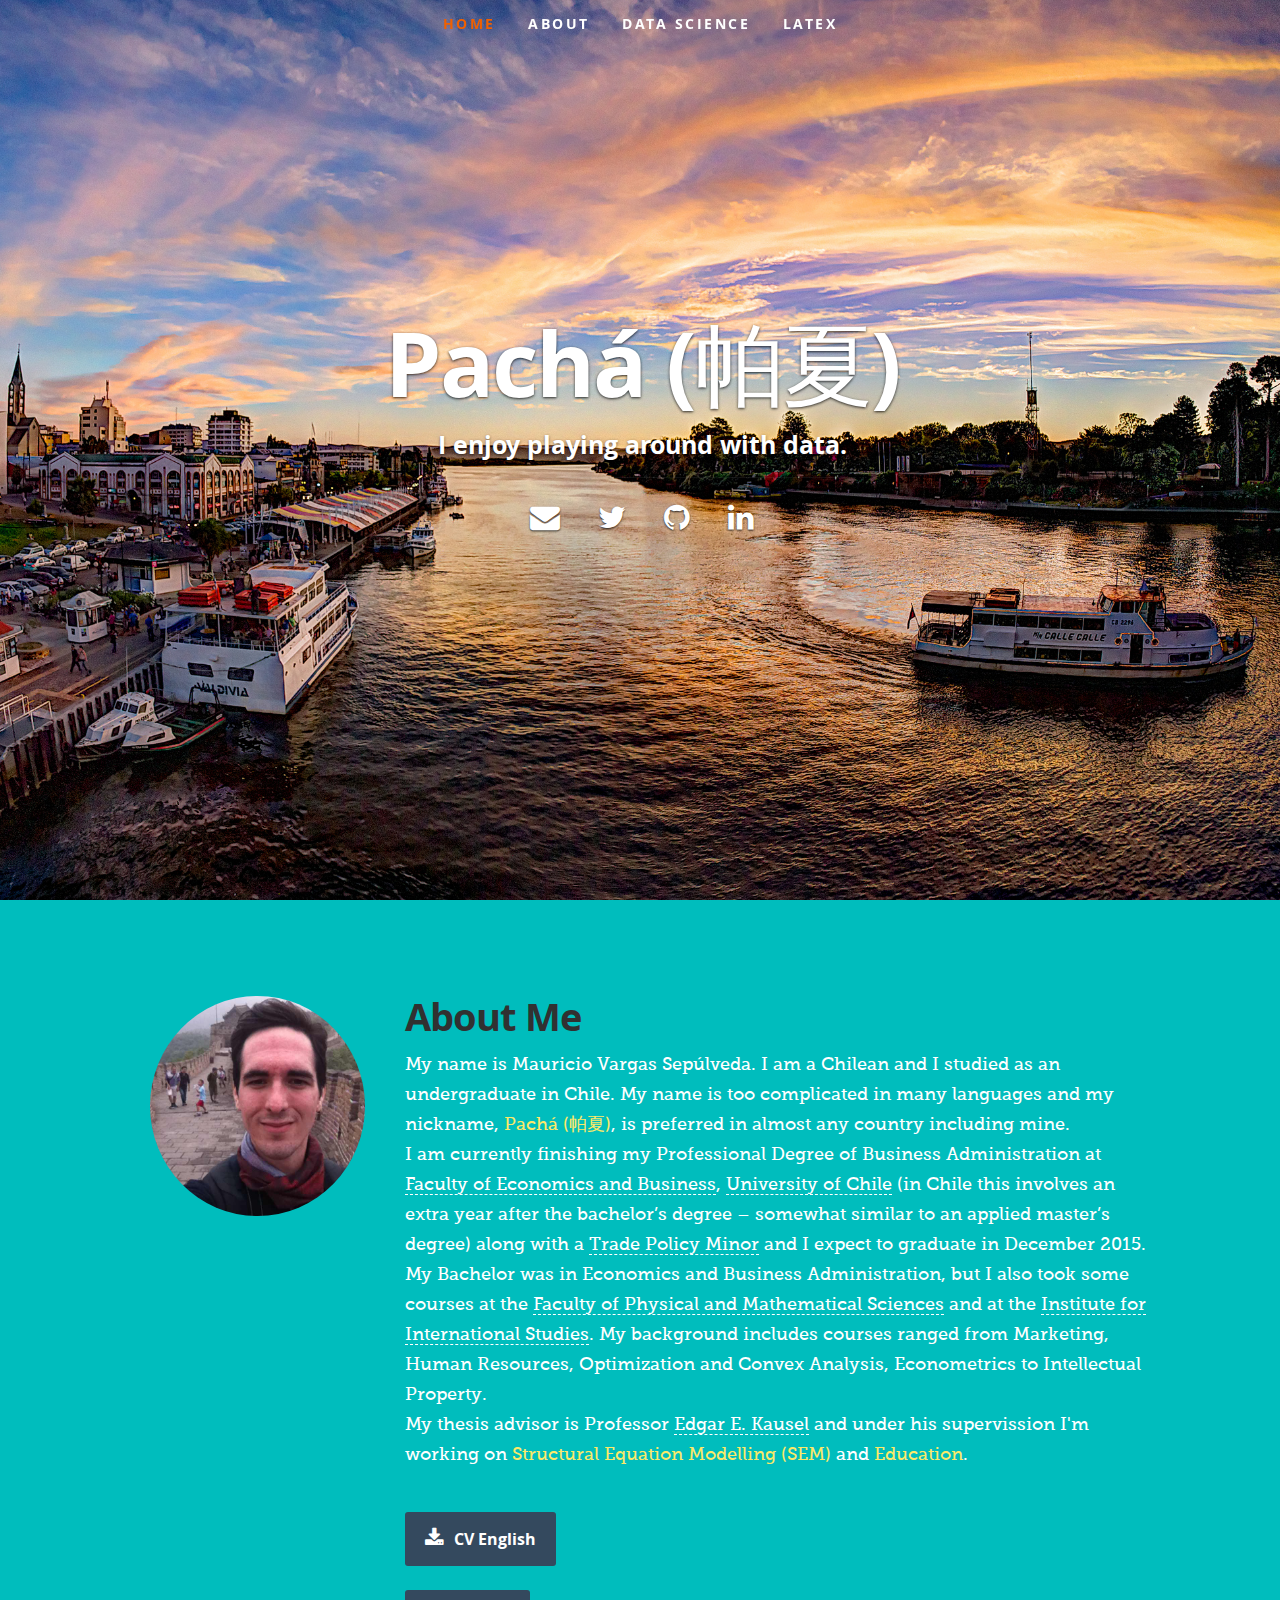
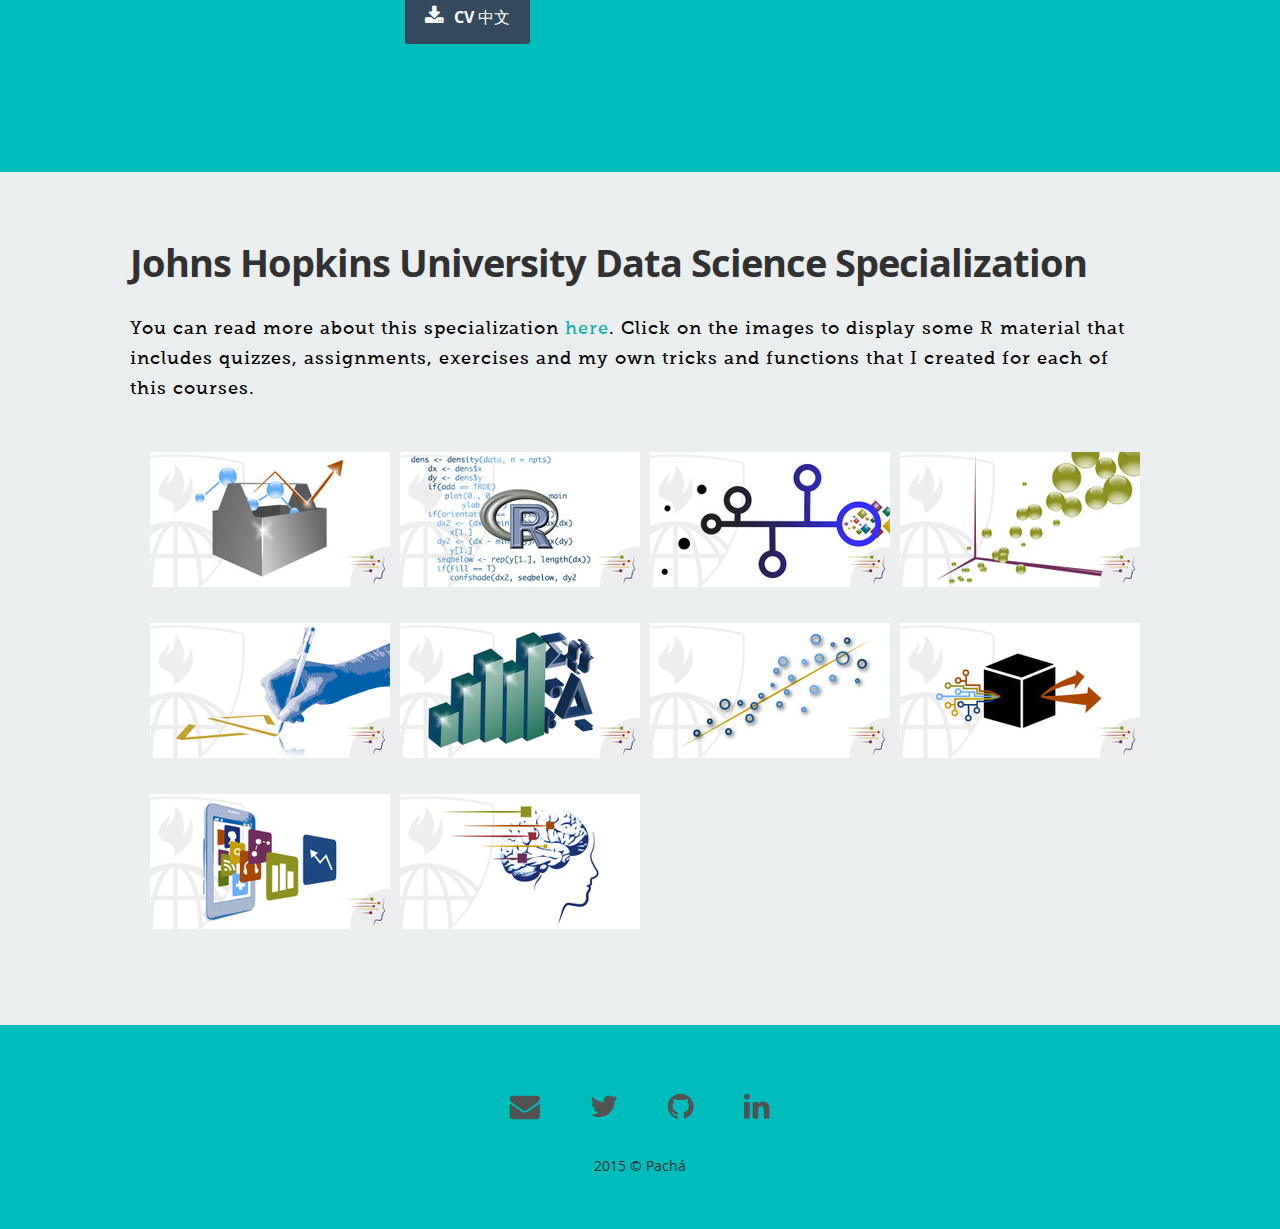
==== commit 6fd8bf98: "28-07" ====
--- a/index.html
+++ b/index.html
@@ -24,6 +24,16 @@
     <!-- Script
     ================================================== -->
     <script src="js/modernizr.js"></script>
+    <script>
+  (function(i,s,o,g,r,a,m){i['GoogleAnalyticsObject']=r;i[r]=i[r]||function(){
+  (i[r].q=i[r].q||[]).push(arguments)},i[r].l=1*new Date();a=s.createElement(o),
+  m=s.getElementsByTagName(o)[0];a.async=1;a.src=g;m.parentNode.insertBefore(a,m)
+  })(window,document,'script','//www.google-analytics.com/analytics.js','ga');
+
+  ga('create', 'UA-65764144-1', 'auto');
+  ga('send', 'pageview');
+
+</script>
 
 </head>
 
@@ -120,7 +130,7 @@
                     <div class="columns courserads-item">
                         <div class="item-wrap">
 
-                            <a href="#modal-00" title="">
+                            <a href="#modal-01" title="">
                             <img class="each-pic" src="images/DataScientistsToolbox.jpg" alt="DataScientistsToolbox">
                             <div class="overlay">
                                 <div class="courserads-item-meta">
@@ -136,7 +146,7 @@
                     <div class="columns courserads-item">
                         <div class="item-wrap">
 
-                            <a href="#modal-01" title="">
+                            <a href="#modal-02" title="">
                             <img class="each-pic" src="images/Rprogramming.jpg" alt="Rprogramming">
                             <div class="overlay">
                                 <div class="courserads-item-meta">
@@ -152,7 +162,7 @@
                     <div class="columns courserads-item">
                         <div class="item-wrap">
 
-                            <a href="#modal-02" title="">
+                            <a href="#modal-03" title="">
                             <img class="each-pic" src="images/ObtainingData.jpg" alt="ObtainingData">
                             <div class="overlay">
                                 <div class="courserads-item-meta">
@@ -168,7 +178,7 @@
                     <div class="columns courserads-item">
                         <div class="item-wrap">
 
-                            <a href="#modal-03" title="">
+                            <a href="#modal-04" title="">
                             <img class="each-pic" src="images/ExploratoryDataAnalysis.jpg" alt="ExploratoryDataAnalysis">
                             <div class="overlay">
                                 <div class="courserads-item-meta">
@@ -184,7 +194,7 @@
                     <div class="columns courserads-item">
                         <div class="item-wrap">
 
-                            <a href="#modal-04" title="">
+                            <a href="#modal-05" title="">
                             <img class="each-pic" src="images/ReportingData.jpg" alt="ReportingData">
                             <div class="overlay">
                                 <div class="courserads-item-meta">
@@ -201,11 +211,79 @@
                     <div class="columns courserads-item">
                         <div class="item-wrap">
 
-                            <a href="#modal-05" title="">
+                            <a href="#modal-06" title="">
+                            <img class="each-pic" src="images/StatisticalInference.jpg" alt="StatisticalInference">
+                            <div class="overlay">
+                                <div class="courserads-item-meta">
+                                    <h6>Course 6 &bull; Statistical Inference</h6>
+                                </div>
+                            </div>
+                            <div class="link-icon"><i class="icon-plus"></i></div>
+                        </a>
+
+                        </div>
+                    </div>  <!-- item end -->
+                    
+                    
+                    <div class="columns courserads-item">
+                        <div class="item-wrap">
+
+                            <a href="#modal-07" title="">
                             <img class="each-pic" src="images/RegressionModels.jpg" alt="RegressionModels">
                             <div class="overlay">
                                 <div class="courserads-item-meta">
-                                    <h6>Course 6 &bull; Regression Models</h6>
+                                    <h6>Course 7 &bull; Regression Models</h6>
+                                </div>
+                            </div>
+                            <div class="link-icon"><i class="icon-plus"></i></div>
+                        </a>
+
+                        </div>
+                    </div>  <!-- item end -->
+                    
+                    
+                    <div class="columns courserads-item">
+                        <div class="item-wrap">
+
+                            <a href="#modal-08" title="">
+                            <img class="each-pic" src="images/PredictionMachineLearning.jpg" alt="PredictionMachineLearning">
+                            <div class="overlay">
+                                <div class="courserads-item-meta">
+                                    <h6>Course 8 &bull; Practical Machine Learning</h6>
+                                </div>
+                            </div>
+                            <div class="link-icon"><i class="icon-plus"></i></div>
+                        </a>
+
+                        </div>
+                    </div>  <!-- item end -->
+                    
+                    
+                    <div class="columns courserads-item">
+                        <div class="item-wrap">
+
+                            <a href="#modal-09" title="">
+                            <img class="each-pic" src="images/DevelopingDataProducts.jpg" alt="DevelopingDataProducts">
+                            <div class="overlay">
+                                <div class="courserads-item-meta">
+                                    <h6>Course 9 &bull; Developing Data Products</h6>
+                                </div>
+                            </div>
+                            <div class="link-icon"><i class="icon-plus"></i></div>
+                        </a>
+
+                        </div>
+                    </div>  <!-- item end -->
+                    
+                    
+                    <div class="columns courserads-item">
+                        <div class="item-wrap">
+
+                            <a href="#modal-10" title="">
+                            <img class="each-pic" src="images/CourseTrackLogo.jpg" alt="CourseTrackLogo">
+                            <div class="overlay">
+                                <div class="courserads-item-meta">
+                                    <h6>Course 10 &bull; Data Science Capstone</h6>
                                 </div>
                             </div>
                             <div class="link-icon"><i class="icon-plus"></i></div>
@@ -222,7 +300,7 @@
             <!-- Modal Popup
             ================================================== -->
 
-            <div id="modal-00" class="popup-modal mfp-hide">
+            <div id="modal-01" class="popup-modal mfp-hide">
 
                 <!-- <img class="scale-with-grid" src="images/courserads/modals/410_2.png" alt="410" /> -->
 
@@ -236,9 +314,9 @@
                     <a class="popup-modal-dismiss">Close</a>
                 </div>
 
-            </div><!-- modal-00 End -->
-
-            <div id="modal-01" class="popup-modal mfp-hide">
+            </div><!-- modal-01 End -->
+
+            <div id="modal-02" class="popup-modal mfp-hide">
 
                 <!-- <img class="scale-with-grid" src="images/courserads/modals/410_2.png" alt="410" /> -->
 
@@ -257,9 +335,9 @@
                     <a class="popup-modal-dismiss">Close</a>
                 </div>
 
-            </div><!-- modal-01 End -->
-            
-            <div id="modal-02" class="popup-modal mfp-hide">
+            </div><!-- modal-02 End -->
+            
+            <div id="modal-03" class="popup-modal mfp-hide">
 
                 <!-- <img class="scale-with-grid" src="images/courserads/modals/410_2.png" alt="410" /> -->
 
@@ -276,9 +354,9 @@
                     <a class="popup-modal-dismiss">Close</a>
                 </div>
 
-            </div><!-- modal-02 End -->
-            
-            <div id="modal-03" class="popup-modal mfp-hide">
+            </div><!-- modal-03 End -->
+            
+            <div id="modal-04" class="popup-modal mfp-hide">
 
                 <!-- <img class="scale-with-grid" src="images/courserads/modals/410_2.png" alt="410" /> -->
 
@@ -296,10 +374,10 @@
                     <a class="popup-modal-dismiss">Close</a>
                 </div>
 
-            </div><!-- modal-03 End -->
-            
-            
-            <div id="modal-04" class="popup-modal mfp-hide">
+            </div><!-- modal-04 End -->
+            
+            
+            <div id="modal-05" class="popup-modal mfp-hide">
 
                 <!-- <img class="scale-with-grid" src="images/courserads/modals/410_2.png" alt="410" /> -->
 
@@ -322,14 +400,44 @@
                     <a class="popup-modal-dismiss">Close</a>
                 </div>
 
-            </div><!-- modal-04 End -->
-            
-            <div id="modal-05" class="popup-modal mfp-hide">
-
-                <!-- <img class="scale-with-grid" src="images/courserads/modals/410_2.png" alt="410" /> -->
-
-                <div class="description-box">
-                    <h4>Course 6 &bull; Regression Models</h4>
+            </div><!-- modal-05 End -->
+            
+            
+            <div id="modal-06" class="popup-modal mfp-hide">
+
+                <!-- <img class="scale-with-grid" src="images/courserads/modals/410_2.png" alt="410" /> -->
+
+                <div class="description-box">
+                    <h4>Course 6 &bull; Statistical Inference</h4>
+                    <ul>
+                    <li>Fundamentals of statistical inference.</li>
+                    <li>Assumptions and modes of performing statistical inference.</li>
+                    </ul>
+                    
+                    Course materials:
+                    <ul>
+                      <li><a href="https://pachamaltese.github.io/rmd-files-in-html/statistical-inference/desarrollo-quiz1.html" target="_blank">Quiz 1</a></li>
+                      <li><a href="https://pachamaltese.github.io/rmd-files-in-html/statistical-inference/desarrollo-quiz2.html" target="_blank">Quiz 2</a></li>
+                      <li><a href="https://pachamaltese.github.io/rmd-files-in-html/statistical-inference/desarrollo-quiz3.html" target="_blank">Quiz 3</a></li>
+                      <li><a href="https://pachamaltese.github.io/rmd-files-in-html/statistical-inference/desarrollo-quiz4.html" target="_blank">Quiz 4</a></li>
+                      <li><a href="https://pachamaltese.github.io/rmd-files-in-html/statistical-inference/informe-tarea1.html" target="_blank">Course assignment</a></li>
+                    </ul>
+                </div>
+
+                <div class="link-box">
+                    <a href="https://github.com/pachamaltese/Statistical-Inference" target="_blank">Github Repository</a>
+                    <a class="popup-modal-dismiss">Close</a>
+                </div>
+
+            </div><!-- modal-06 End -->
+            
+            
+            <div id="modal-07" class="popup-modal mfp-hide">
+
+                <!-- <img class="scale-with-grid" src="images/courserads/modals/410_2.png" alt="410" /> -->
+
+                <div class="description-box">
+                    <h4>Course 7 &bull; Regression Models</h4>
                     <ul>
                     <li>How to fit regression models.</li>
                     <li>How to interpret coefficients.</li>
@@ -354,9 +462,82 @@
                     <a class="popup-modal-dismiss">Close</a>
                 </div>
 
-            </div><!-- modal-05 End -->
-            
-            
+            </div><!-- modal-07 End -->
+            
+            
+            <div id="modal-08" class="popup-modal mfp-hide">
+
+                <!-- <img class="scale-with-grid" src="images/courserads/modals/410_2.png" alt="410" /> -->
+
+                <div class="description-box">
+                    <h4>Course 8 &bull; Practical Machine Learning</h4>
+                    <ul>
+                      <li>Components of a machine learning algorithm.</li>
+                      <li>Apply multiple basic machine learning tools.</li>
+                      <li>Apply machine learning tools to build and evaluate predictors on real data.</li>
+                    </ul>
+                    
+                    Course materials:
+                    <ul>
+                      <li><a href="https://pachamaltese.github.io/rmd-files-in-html/practical-machine-learning/quiz1.pdf" target="_blank">Quiz 1</a></li>
+                      <li><a href="https://pachamaltese.github.io/rmd-files-in-html/practical-machine-learning/quiz2.pdf" target="_blank">Quiz 2</a></li>
+                      <li><a href="https://pachamaltese.github.io/rmd-files-in-html/practical-machine-learning/quiz3.pdf" target="_blank">Quiz 3</a></li>
+                      <li><a href="https://pachamaltese.github.io/rmd-files-in-html/practical-machine-learning/quiz4.pdf" target="_blank">Quiz 4</a></li>
+                      <li><a href="https://pachamaltese.github.io/rmd-files-in-html/practical-machine-learning/proyecto-v2.html" target="_blank">Course project</a></li>
+                    </ul>
+                </div>
+
+                <div class="link-box">
+                    <a href="https://github.com/pachamaltese/Practical-Machine-Learning" target="_blank">Github Repository</a>
+                    <a class="popup-modal-dismiss">Close</a>
+                </div>
+
+            </div><!-- modal-08 End -->
+            
+            
+            <div id="modal-09" class="popup-modal mfp-hide">
+
+                <!-- <img class="scale-with-grid" src="images/courserads/modals/410_2.png" alt="410" /> -->
+
+                <div class="description-box">
+                    <h4>Course 9 &bull; Developing Data Products</h4>
+                    <ul>
+                      <li>How communicate using statistics and statistical products.</li>
+                      <li>Emphasis to communicating uncertainty in statistical results.</li>
+                      <li>How to create simple Shiny web applications and R packages .</li>
+                    </ul>
+                    
+                    Course materials:
+                    <ul>
+                      <li><a href="https://pachamaltese.github.io/rmd-files-in-html/developing-data-products/quiz1.pdf" target="_blank">Quiz 1</a></li>
+                      <li><a href="https://pachamaltese.github.io/rmd-files-in-html/developing-data-products/quiz2.pdf" target="_blank">Quiz 2</a></li>
+                      <li><a href="https://pachamaltese.github.io/rmd-files-in-html/developing-data-products/quiz3.pdf" target="_blank">Quiz 3</a></li>
+                      <li><a href="https://pachamaltese.shinyapps.io/proyecto" target="_blank">Course project</a></li>
+                    </ul>
+                </div>
+
+                <div class="link-box">
+                    <a href="https://github.com/pachamaltese/Developing-Data-Products" target="_blank">Github Repository</a>
+                    <a class="popup-modal-dismiss">Close</a>
+                </div>
+
+            </div><!-- modal-09 End -->
+            
+            
+            <div id="modal-10" class="popup-modal mfp-hide">
+
+                <!-- <img class="scale-with-grid" src="images/courserads/modals/410_2.png" alt="410" /> -->
+
+                <div class="description-box">
+                    <h4>Course 10 &bull; Data Science Capstone</h4>
+                    In progress.
+                </div>
+
+                <div class="link-box">
+                    <a class="popup-modal-dismiss">Close</a>
+                </div>
+
+            </div><!-- modal-10 End -->
 
         </div> <!-- row End -->
 
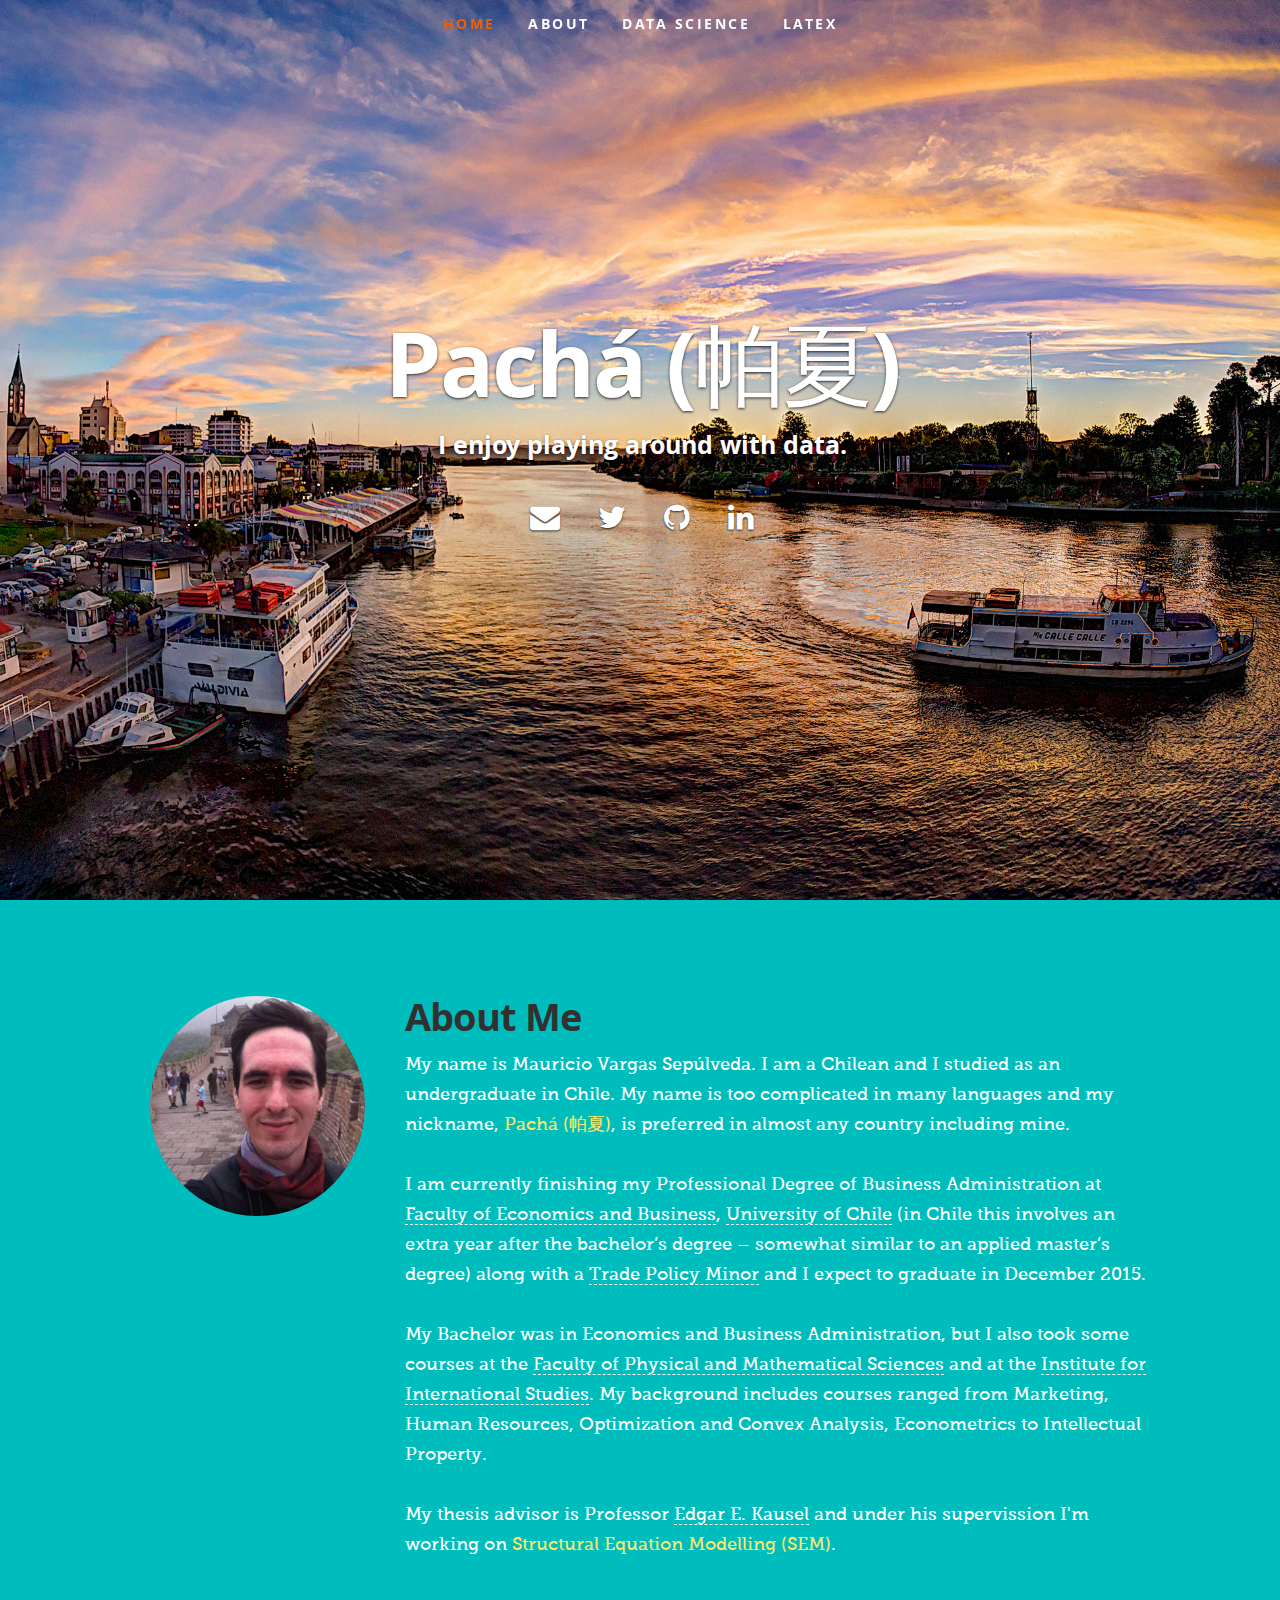
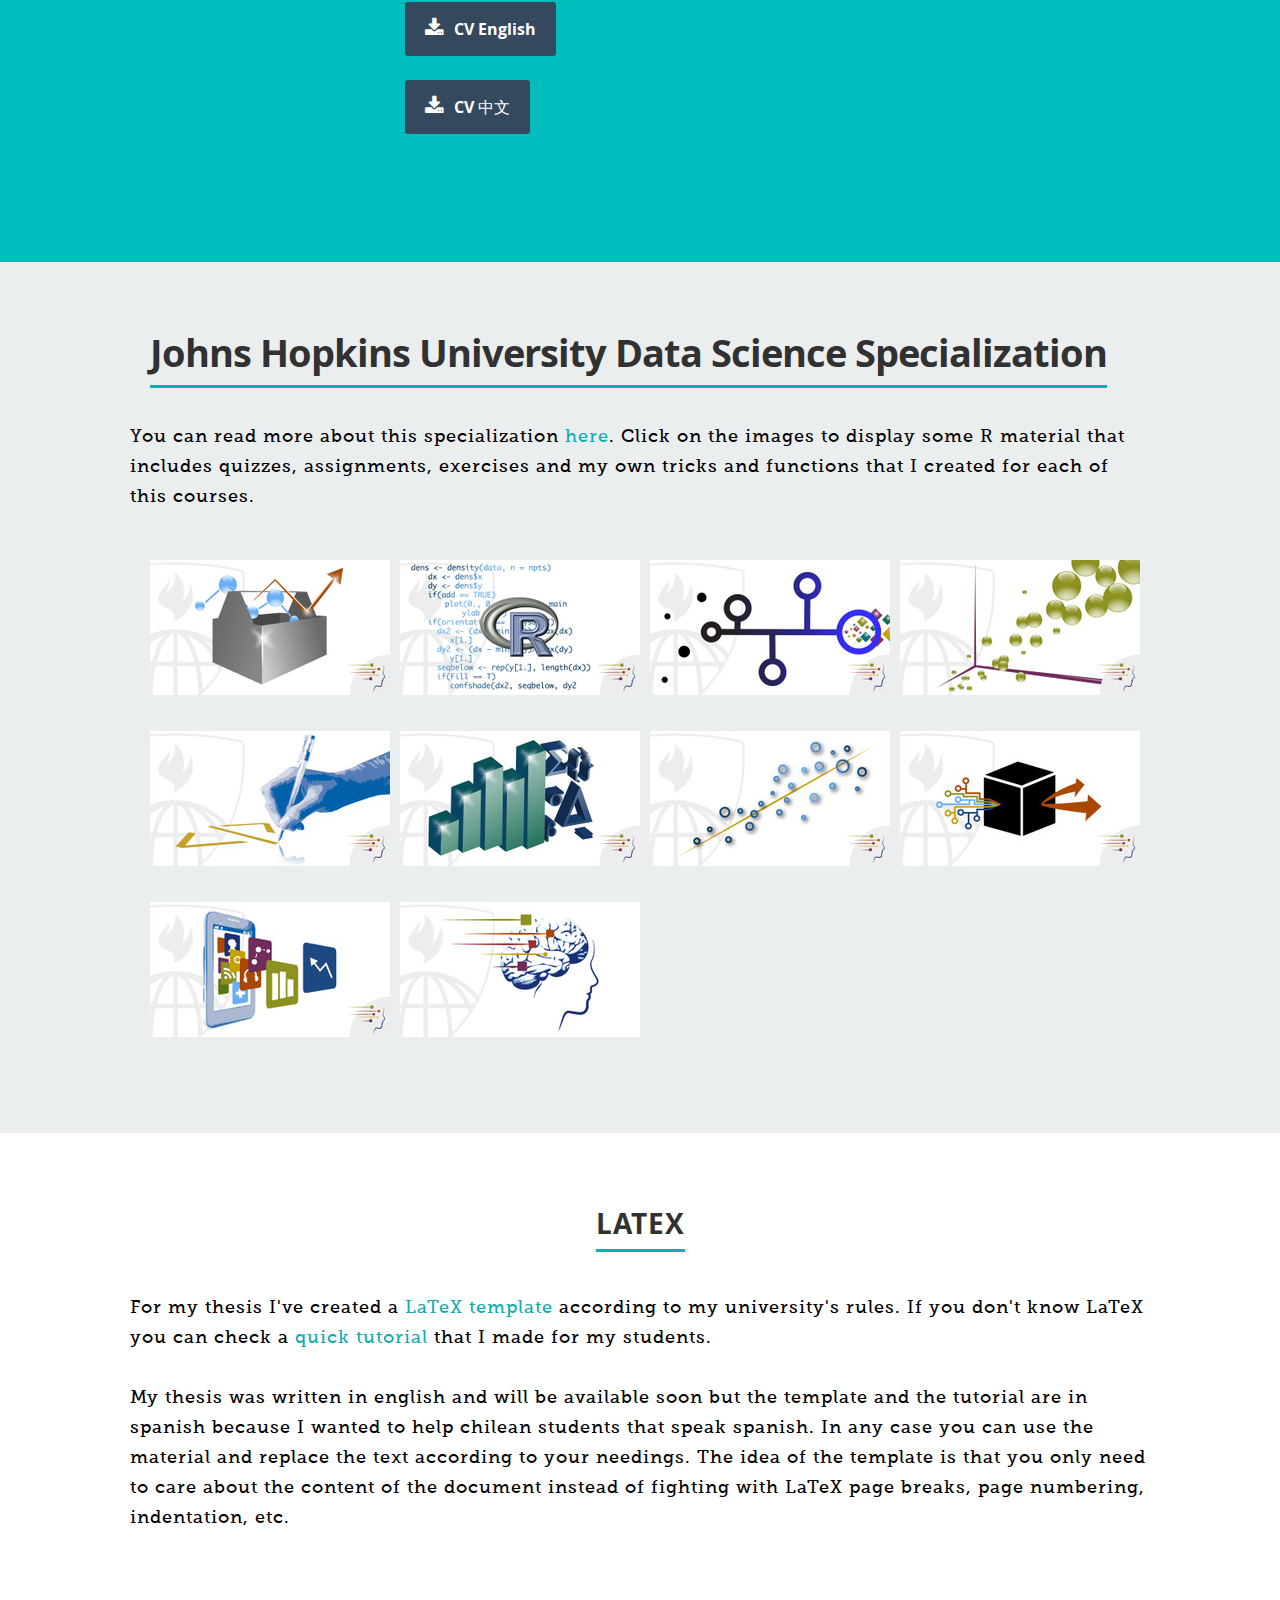
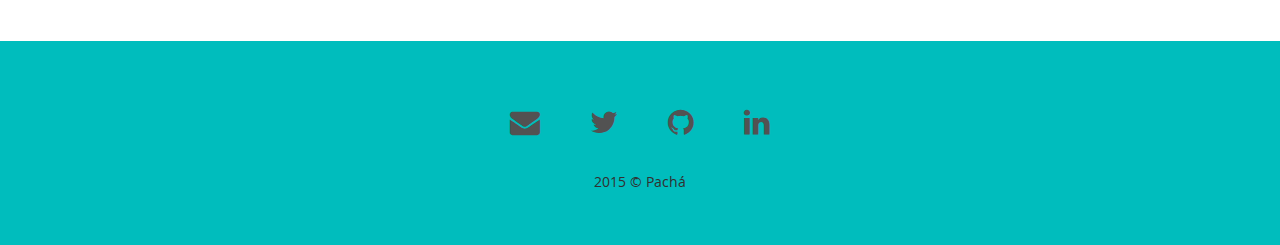
==== commit 51eab6f9: "28-07" ====
--- a/index.html
+++ b/index.html
@@ -68,8 +68,8 @@
                     <li><a href="https://twitter.com/pachamaltese" target="_blank"><i class='fa fa-twitter'></i></a></li>
                     <li><a href="https://github.com/pachamaltese" target="_blank"><i class='fa fa-github'></i></a></li>
                     <li><a href="https://cl.linkedin.com/in/mvargassepulveda" target="_blank"><i class='fa fa-linkedin'></i></a></li>
-                    </h3>
                 </ul>
+                </h3>
             </div>
         </div>
         
@@ -93,12 +93,14 @@
             <div class="nine columns main-col">
                 <h1>About Me</h1>
 
-                <p>My name is Mauricio Vargas Sepúlveda. I am a Chilean and I studied as an undergraduate in Chile. My name is too complicated in many languages and my nickname, <span class="emp">Pachá (帕夏)</span>, is preferred in almost any country including mine.<br><brf>
-                  I am currently finishing my Professional Degree of Business Administration at <a href="http://www.fen.uchile.cl/" target="_blank">Faculty of Economics and Business</a>, <a href="http://www.uchile.cl/english" target="_blank">University of Chile</a> (in Chile this involves an extra year after the bachelor’s degree – somewhat similar to an applied master’s degree) along with a <a href="http://www.iei.uchile.cl/cursos/69283/diploma-en-politica-comercial" target="_blank">Trade Policy Minor</a> and I expect to graduate in December 2015. My Bachelor
-                  was in Economics and Business Administration, but I also took some courses at the <a href="http://ingenieria.uchile.cl/english" target="_blank">Faculty of Physical and Mathematical Sciences</a> and at the <a href="http://www.iei.uchile.cl/english-version" target="_blank">Institute for International Studies</a>. My background includes courses ranged from Marketing, Human Resources, Optimization and Convex Analysis, Econometrics to Intellectual Property.<br><brf>
-                  My thesis advisor is Professor <a href="https://uchile.academia.edu/EdgarKausel" target="_blank">Edgar E. Kausel</a> and under his supervission I'm working on <span class="emp">Structural Equation Modelling (SEM)</span> and <span class="emp">Education</span>.<br><brf>
+                <p>My name is Mauricio Vargas Sepúlveda. I am a Chilean and I studied as an undergraduate in Chile. My name is too complicated in many languages and my nickname, <span class="emp">Pachá (帕夏)</span>, is preferred in almost any country including mine.<br><br>
+                  I am currently finishing my Professional Degree of Business Administration at <a href="http://www.fen.uchile.cl/" target="_blank">Faculty of Economics and Business</a>, <a href="http://www.uchile.cl/english" target="_blank">University of Chile</a> (in Chile this involves an extra year after the bachelor’s degree – somewhat similar to an applied master’s degree) along with a <a href="http://www.iei.uchile.cl/cursos/69283/diploma-en-politica-comercial" target="_blank">Trade Policy Minor</a> and I expect to graduate in December 2015.<br><br>
+                  My Bachelor was in Economics and Business Administration, but I also took some courses at the <a href="http://ingenieria.uchile.cl/english" target="_blank">Faculty of Physical and Mathematical Sciences</a> and at the <a href="http://www.iei.uchile.cl/english-version" target="_blank">Institute for International Studies</a>. My background includes courses ranged from Marketing, Human Resources, Optimization and Convex Analysis, Econometrics to Intellectual Property.<br><br>
+                  My thesis advisor is Professor <a href="https://uchile.academia.edu/EdgarKausel" target="_blank">Edgar E. Kausel</a> and under his supervission I'm working on <span class="emp">Structural Equation Modelling (SEM)</span>.
+                    
+                  </p>
+                
                 <div class="row">
-
                     <div class="columns download">
                         <p>
                             <a class="button" href="/pdf/cv-mvargas.pdf" target="_blank"><i class="fa fa-download"></i>CV English</a>              
@@ -121,9 +123,15 @@
 
             <div class="twelve columns collapsed">
 
-                <h1>Johns Hopkins University Data Science Specialization</h1>
+                <div class="twelve columns header-col">
+                <h1><span>Johns Hopkins University Data Science Specialization</span></h1>
+                </div>
                 
-                <p><h5>You can read more about this specialization <a href="https://www.coursera.org/specialization/jhudatascience/1/courses" target="_blank">here</a>. Click on the images to display some R material that includes quizzes, assignments, exercises and my own tricks and functions that I created for each of this courses.</h5></p>
+                <br>
+                <br>
+                <br>
+                
+                <h5><p>You can read more about this specialization <a href="https://www.coursera.org/specialization/jhudatascience/1/courses" target="_blank">here</a>. Click on the images to display some R material that includes quizzes, assignments, exercises and my own tricks and functions that I created for each of this courses.</p></h5>
 
                 <!-- courserads-wrapper -->
                 <div id="courserads-wrapper" class="bgrid-halves s-bgrid-thirds cf">
@@ -544,6 +552,22 @@
    </section> 
    
    <!-- courserads Section End-->
+   
+   <section id="latex">
+
+        <div class="row work">
+            <!-- <div class="three columns header-col"> -->
+            <div class="twelve columns header-col">
+                <h1><span>LaTeX</span></h1>
+            </div>
+            
+            <h5><p>For my thesis I've created a <a href="https://github.com/pachamaltese/tesis-uchile2" target="_blank">LaTeX template</a> according to my university's rules. If you don't know LaTeX you can check a <a href="https://github.com/pachamaltese/tutorial-express-latex" target="_blank">quick tutorial</a> that I made for my students.<br><br>
+            My thesis was written in english and will be available soon but the template and the tutorial are in spanish because I wanted to help chilean students that speak spanish. In any case you can use the material and replace the text according to your needings. The idea of the template is that you only need to care about the content of the document instead of fighting with LaTeX page breaks, page numbering, indentation, etc.
+            </p></h5> 
+
+        </div> <!-- -->
+
+    </section> <!-- latex section end-->
 
    <!-- Java Script ================================================== -->
    
--- a/css/layout.css
+++ b/css/layout.css
@@ -9,9 +9,10 @@
    a. General Styles
    b. Header Styles
    c. About Section
-   d. courserads Section
-   e. Contact Section
-   f. Footer
+   d. Courserads Section
+   e. Latex Section
+   f. Contact Section
+   g. Footer
 
 ===================================================================== */
 
@@ -530,7 +531,117 @@
 }
 
 /* ------------------------------------------------------------------ */
-/* e. Contact Section
+/* e. Latex Section
+/* ------------------------------------------------------------------ */
+
+#latex {
+background: #fff;
+  padding-top: 70px;
+padding-bottom: 60px; /* changed from 72px */
+  overflow: hidden;
+
+}
+
+#latex a, #latex a:visited  { 
+color: #11ABB0; 
+  }
+
+#latex a:hover, #latex a:focus { 
+color: #313131; 
+  }
+
+#latex h1 {
+font: 28px/24px 'opensans-bold', sans-serif;
+text-transform: uppercase;
+letter-spacing: 1px;
+}
+#latex h1 span {
+border-bottom: 3px solid #11ABB0;
+padding-bottom: 6px;
+}
+
+#latex h3 {
+font: 25px/30px 'opensans-bold', sans-serif;
+/* padding-top: 50px; */
+  margin-bottom: 0px;
+
+}
+
+#latex h5 {
+    font: 'opensans-semibold', sans-serif;
+    font-family: 'MuseoSlab500', sans-serif;
+    letter-spacing: 1px;
+    text-align: left;
+    margin-bottom: 48px;
+    color: #000;
+}
+
+#latex .bv-pic {
+padding-top: 5px;
+border-radius: 10%;
+}
+
+#latex .cs-pic {
+width: 165px; 
+height: 40px;
+padding-top: 5px;
+}
+
+
+#latex .header-col { 
+padding-top: 9px; 
+padding-bottom: 45px;
+text-align: center;
+}
+
+#latex .main-col { 
+padding-top: 9px; 
+padding-right: 10%; 
+}
+
+/* .education, .work {
+  margin-bottom: 0px;
+  padding-bottom: 10px;
+  border-bottom: 10px solid #E8E8E8;
+} */
+  
+  #latex .work {
+  /* border-bottom: 1px solid #E8E8E8; */
+margin-bottom: 0px;
+}
+
+#latex .info {
+font: 16px/24px 'librebaskerville-italic', serif;
+color: #2980b9; /* #6E7881 #c0392b */
+  margin-bottom: 7px;
+margin-top: 3px;
+}
+
+#latex .info span {
+margin-right: 5px;
+margin-left: 5px;
+}
+
+#latex ul {
+list-style-type: disc;
+color: #34495e;
+  padding-left: 20px;
+margin-bottom: 0px;
+margin-top: 7px;
+}
+
+#latex ul li {
+margin-bottom: 5px;
+}
+
+#latex .date {
+font: 15px/24px 'opensans-regular', sans-serif;
+/* margin-top: 6px; */
+  }
+
+
+/* ------------------------------------------------------------------ */
+/* f. Contact Section
 /* ------------------------------------------------------------------ */
 
 /*
@@ -659,7 +770,7 @@
 
 
 /* ------------------------------------------------------------------ */
-/* f. Footer
+/* g. Footer
 /* ------------------------------------------------------------------ */
 
 footer {
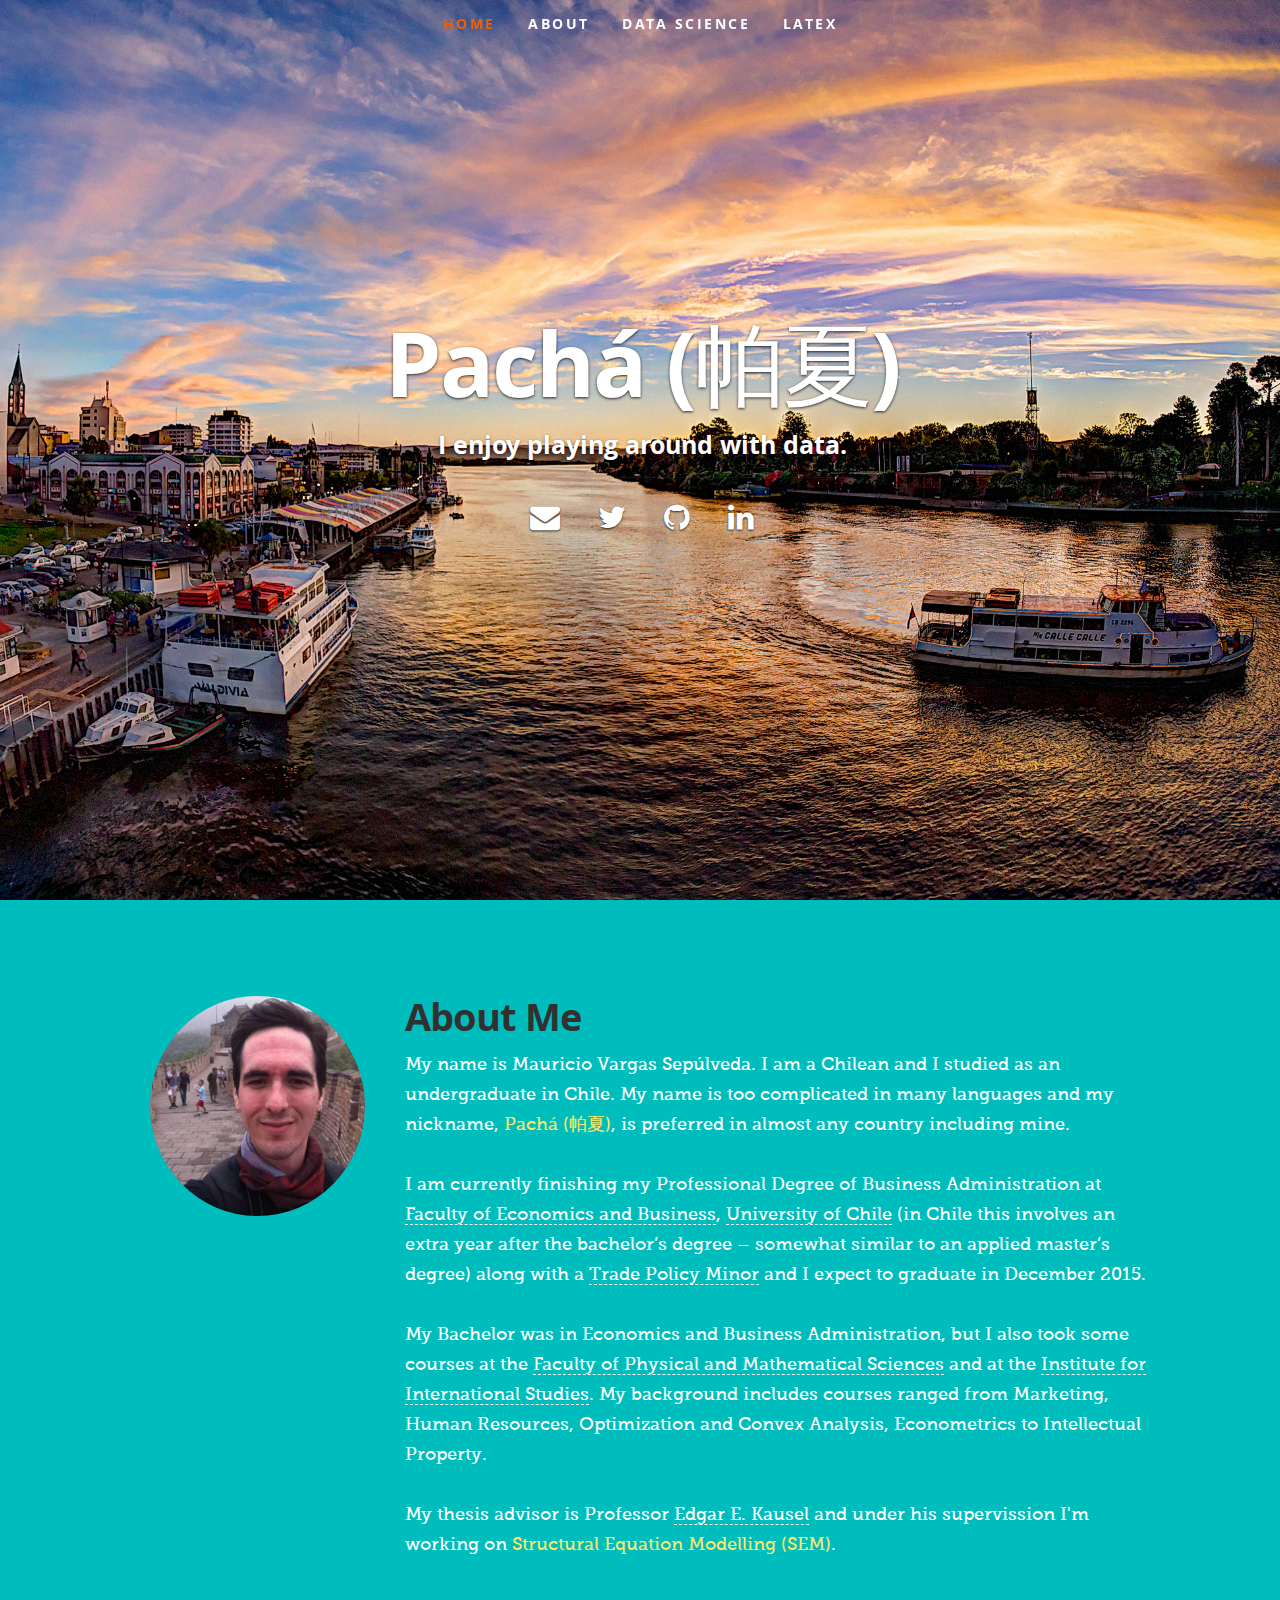
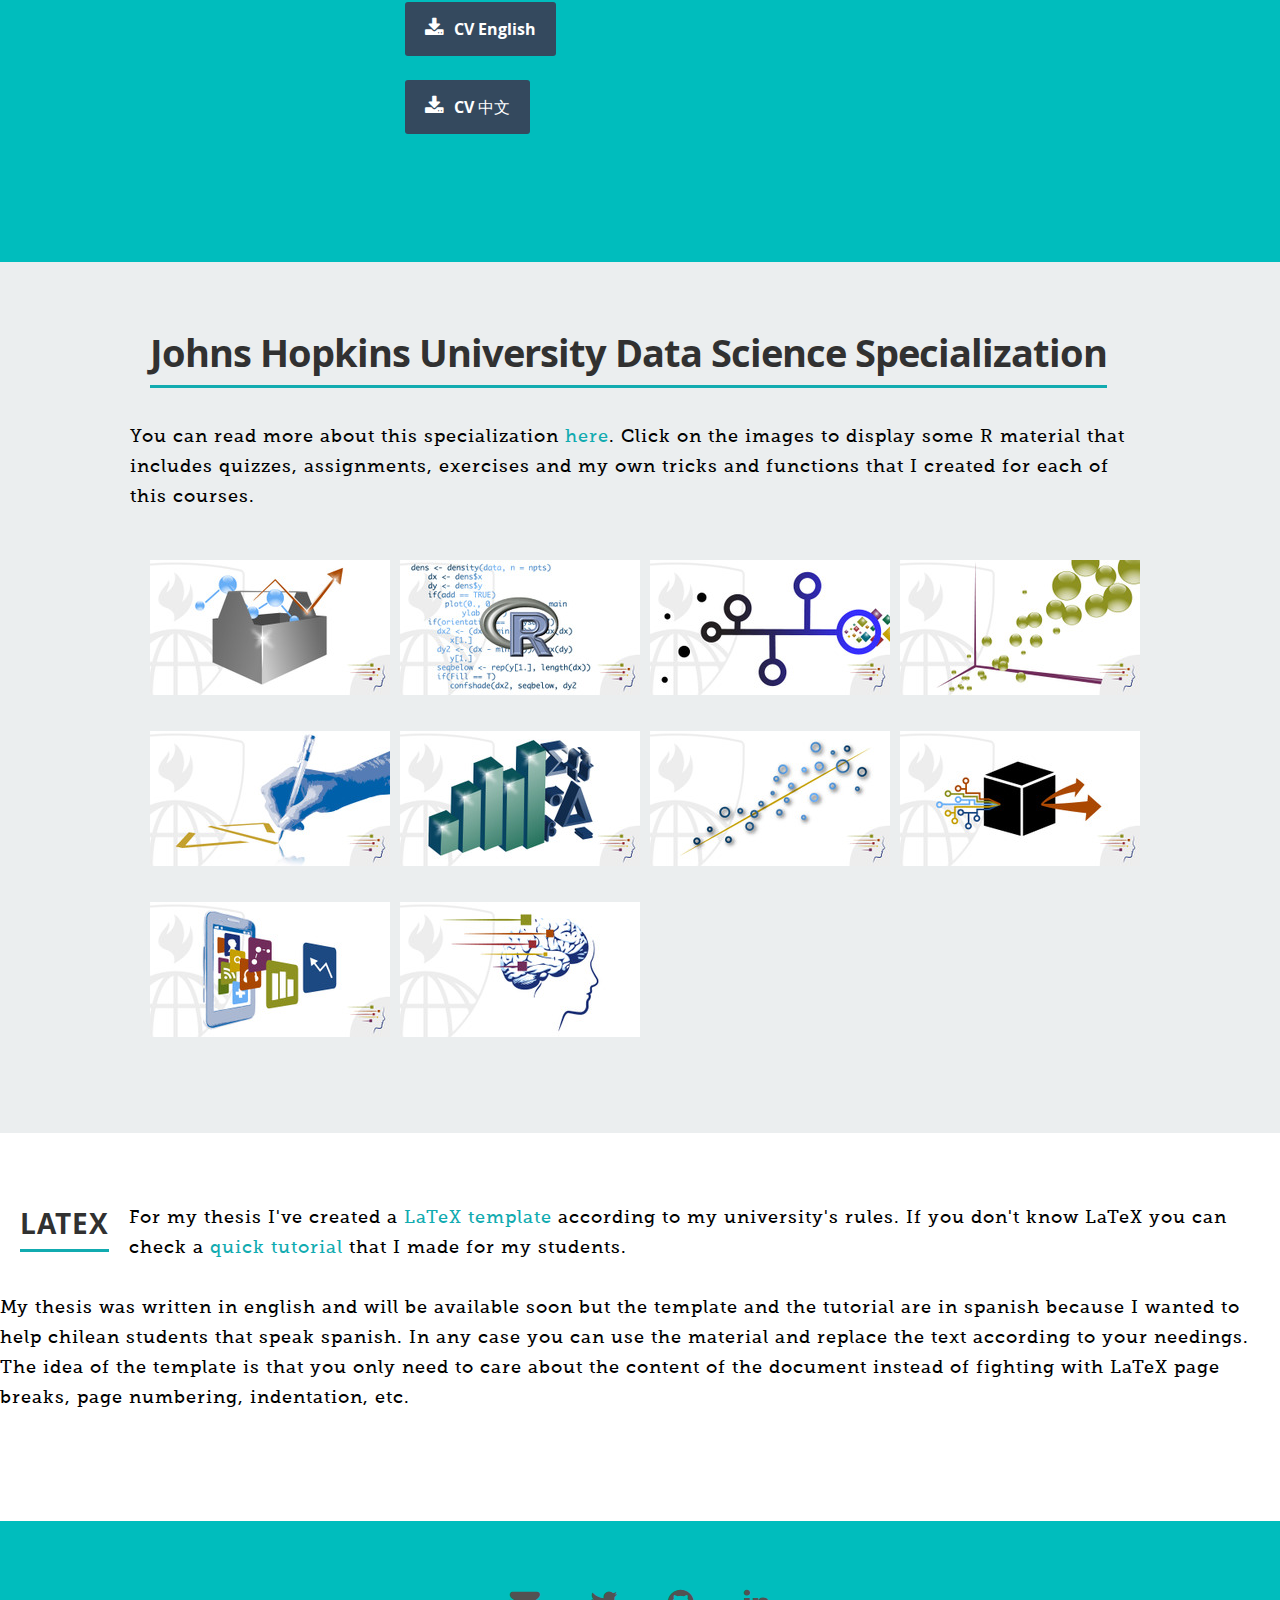
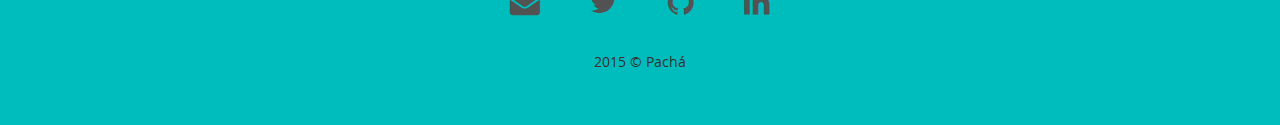
==== commit 66b947eb: "28-07" ====
--- a/index.html
+++ b/index.html
@@ -555,7 +555,7 @@
    
    <section id="latex">
 
-        <div class="row work">
+        <div class="latex things">
             <!-- <div class="three columns header-col"> -->
             <div class="twelve columns header-col">
                 <h1><span>LaTeX</span></h1>
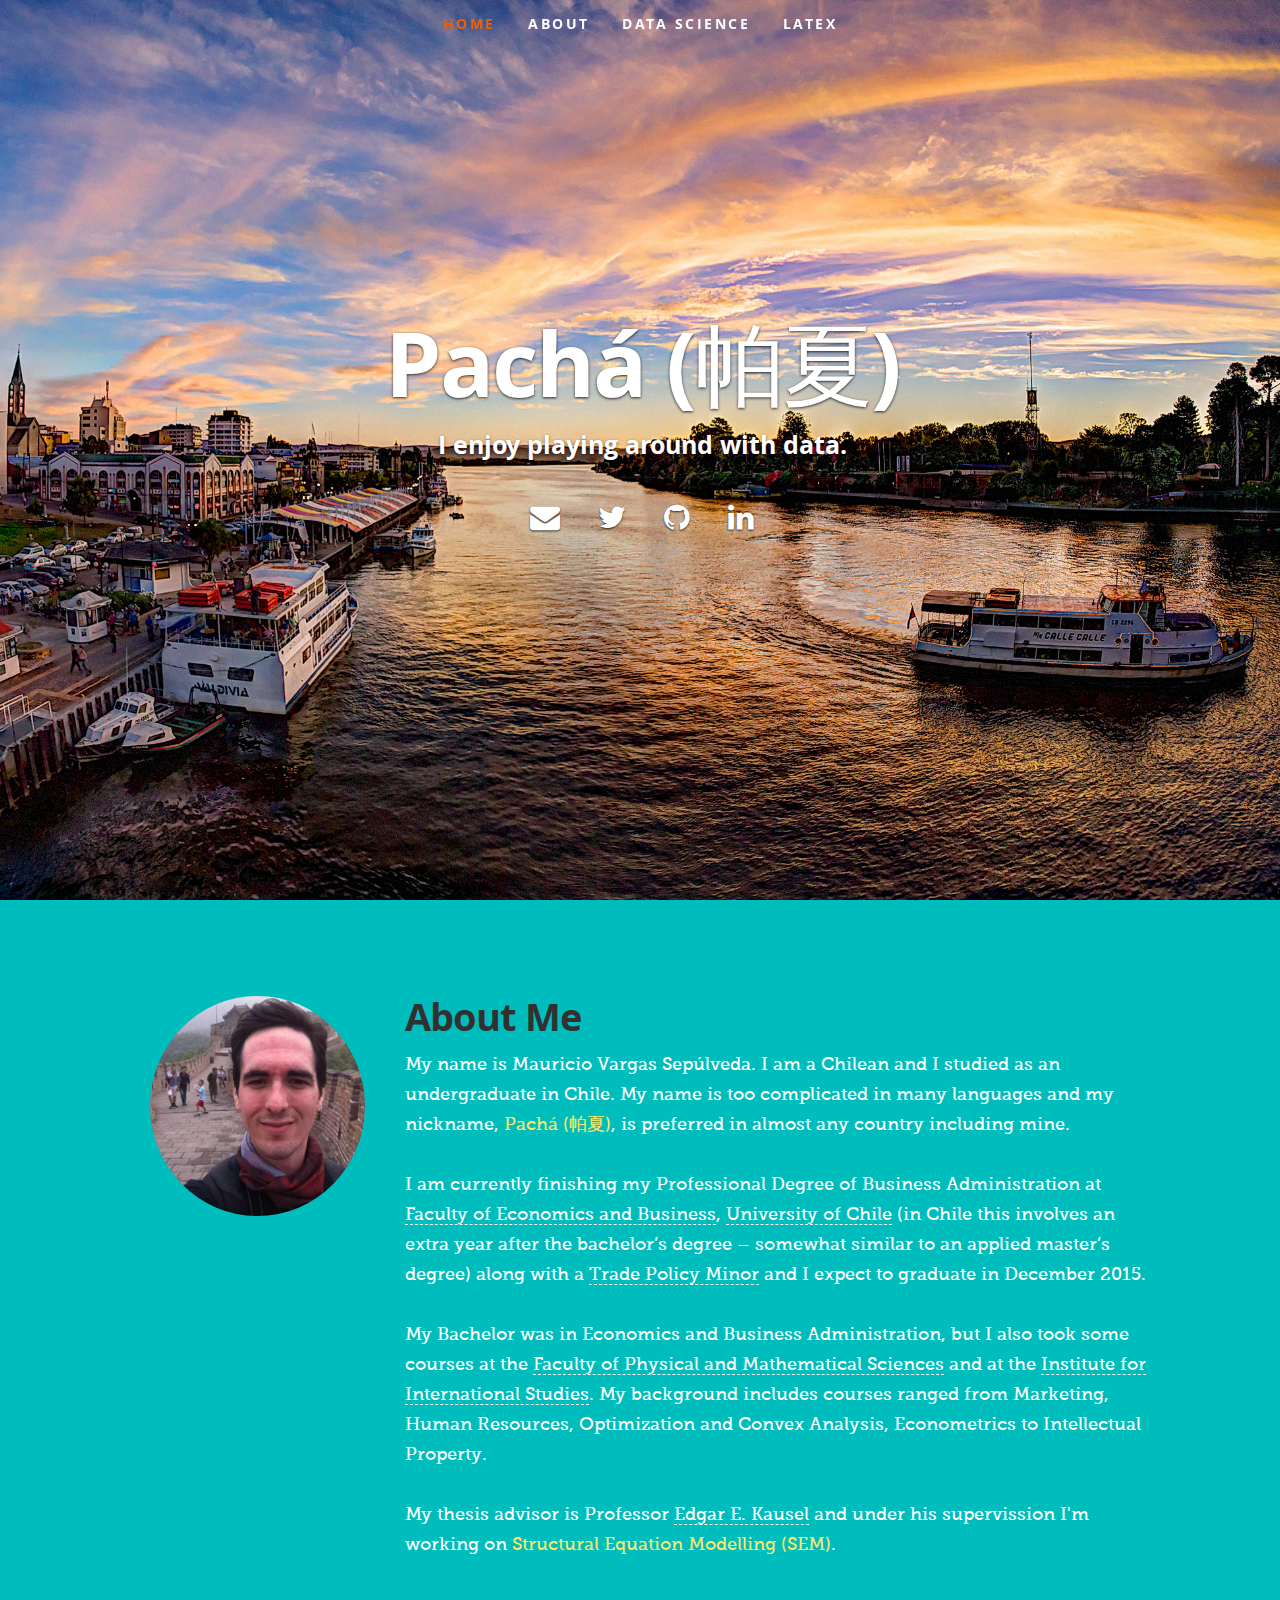
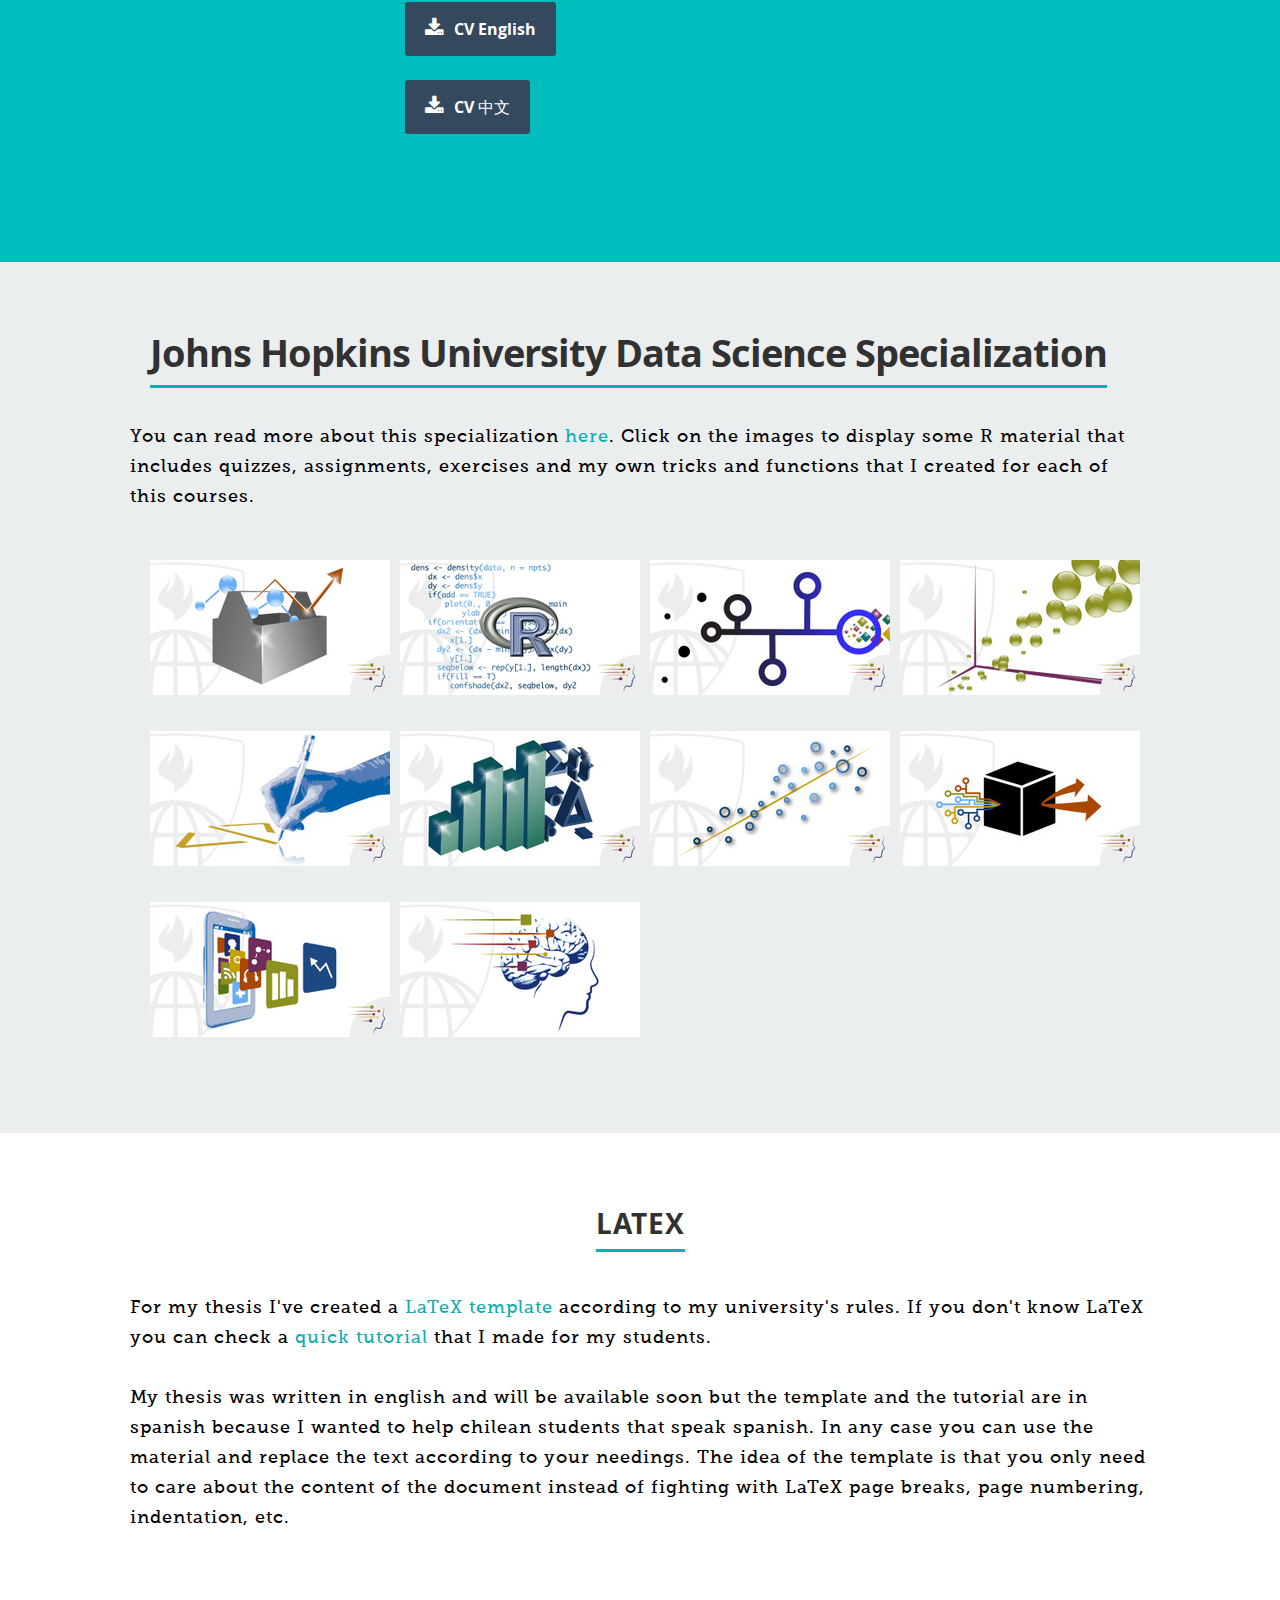
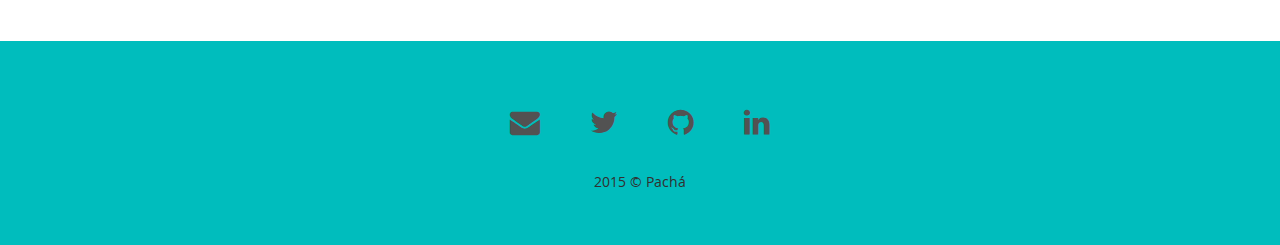
==== commit 75492909: "28-07" ====
--- a/index.html
+++ b/index.html
@@ -555,7 +555,7 @@
    
    <section id="latex">
 
-        <div class="latex things">
+        <div class="row materials">
             <!-- <div class="three columns header-col"> -->
             <div class="twelve columns header-col">
                 <h1><span>LaTeX</span></h1>
--- a/css/layout.css
+++ b/css/layout.css
@@ -605,7 +605,7 @@
   border-bottom: 10px solid #E8E8E8;
 } */
   
-  #latex .work {
+  #latex .materials {
   /* border-bottom: 1px solid #E8E8E8; */
 margin-bottom: 0px;
 }
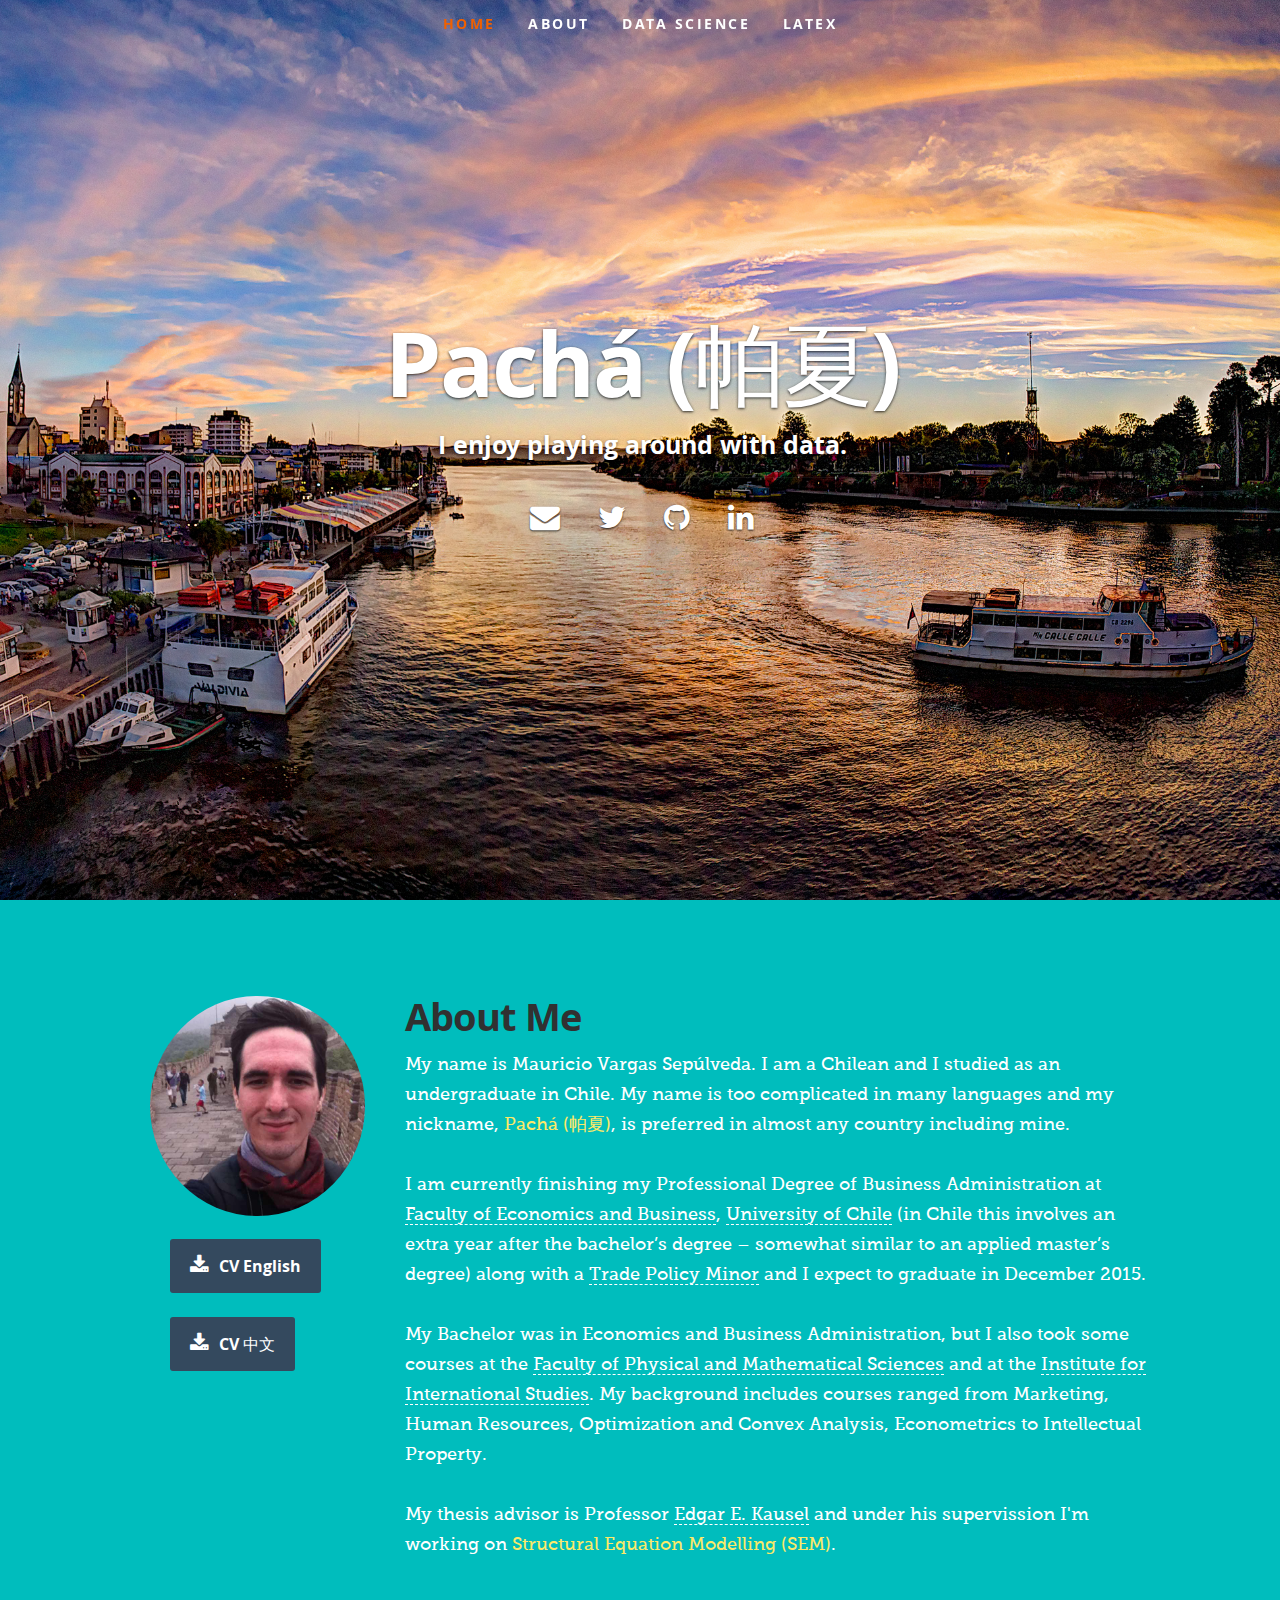
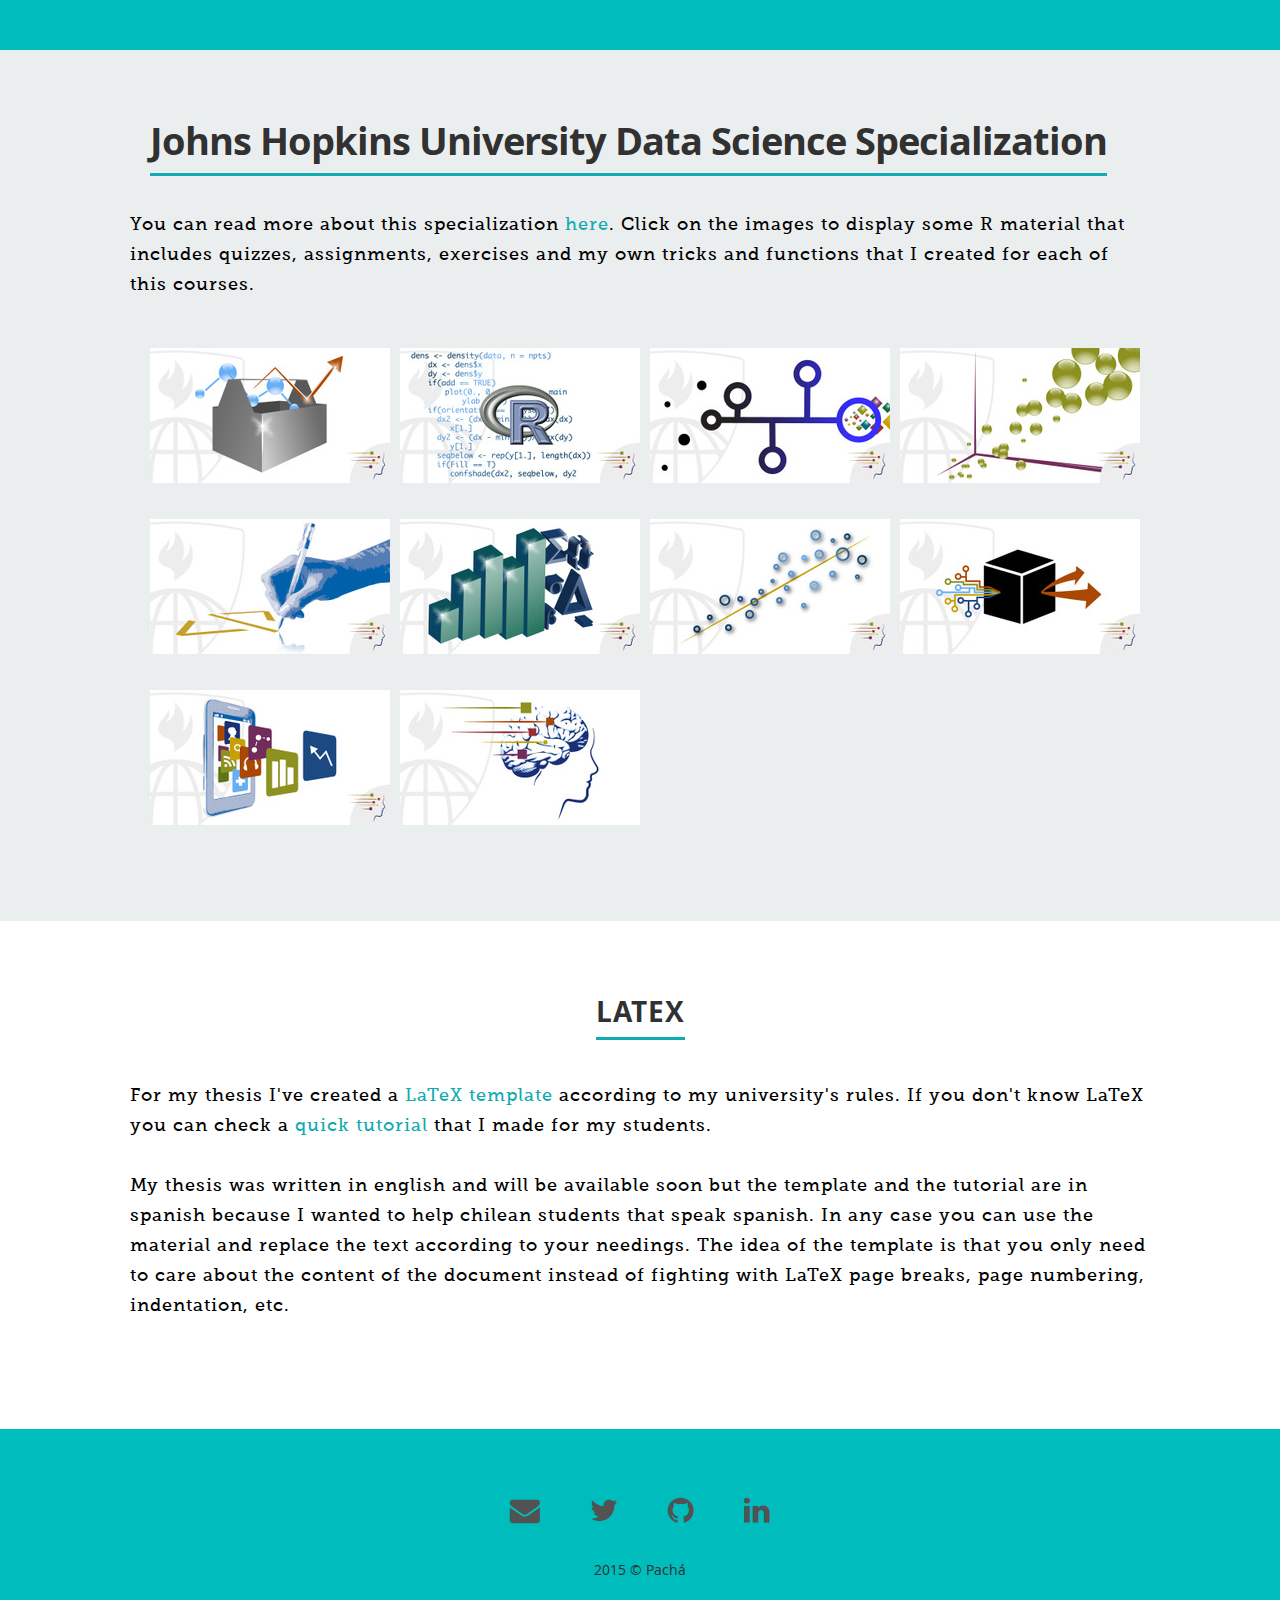
==== commit 7e780a68: "29-07" ====
--- a/index.html
+++ b/index.html
@@ -88,6 +88,14 @@
         <div class="row">
             <div class="three columns">
                 <img class="profile-pic"  src="images/photo.jpg" alt="" />
+                
+                <div class="columns download">
+                        <p>
+                            <a class="button" href="/pdf/cv-mvargas.pdf" target="_blank"><i class="fa fa-download"></i>CV English</a>              
+                            <a class="button" href="/pdf/cv-mvargas-chinese.pdf" target="_blank"><i class="fa fa-download"></i>CV 中文</a>
+                        </p>
+                </div>
+                
             </div>
 
             <div class="nine columns main-col">
@@ -99,15 +107,7 @@
                   My thesis advisor is Professor <a href="https://uchile.academia.edu/EdgarKausel" target="_blank">Edgar E. Kausel</a> and under his supervission I'm working on <span class="emp">Structural Equation Modelling (SEM)</span>.
                     
                   </p>
-                
-                <div class="row">
-                    <div class="columns download">
-                        <p>
-                            <a class="button" href="/pdf/cv-mvargas.pdf" target="_blank"><i class="fa fa-download"></i>CV English</a>              
-                            <a class="button" href="/pdf/cv-mvargas-chinese.pdf" target="_blank"><i class="fa fa-download"></i>CV 中文</a>
-                        </p>
-                    </div>
-                </div> <!-- end row -->
+
 
             </div> <!-- end .main-col -->
 
--- a/css/layout.css
+++ b/css/layout.css
@@ -258,7 +258,7 @@
 }
 
 #about .download {
-    width: 35%; /* 58.33333% */
+    width: 100%; /* 58.33333% */
     padding-top: 6px;
 
 }
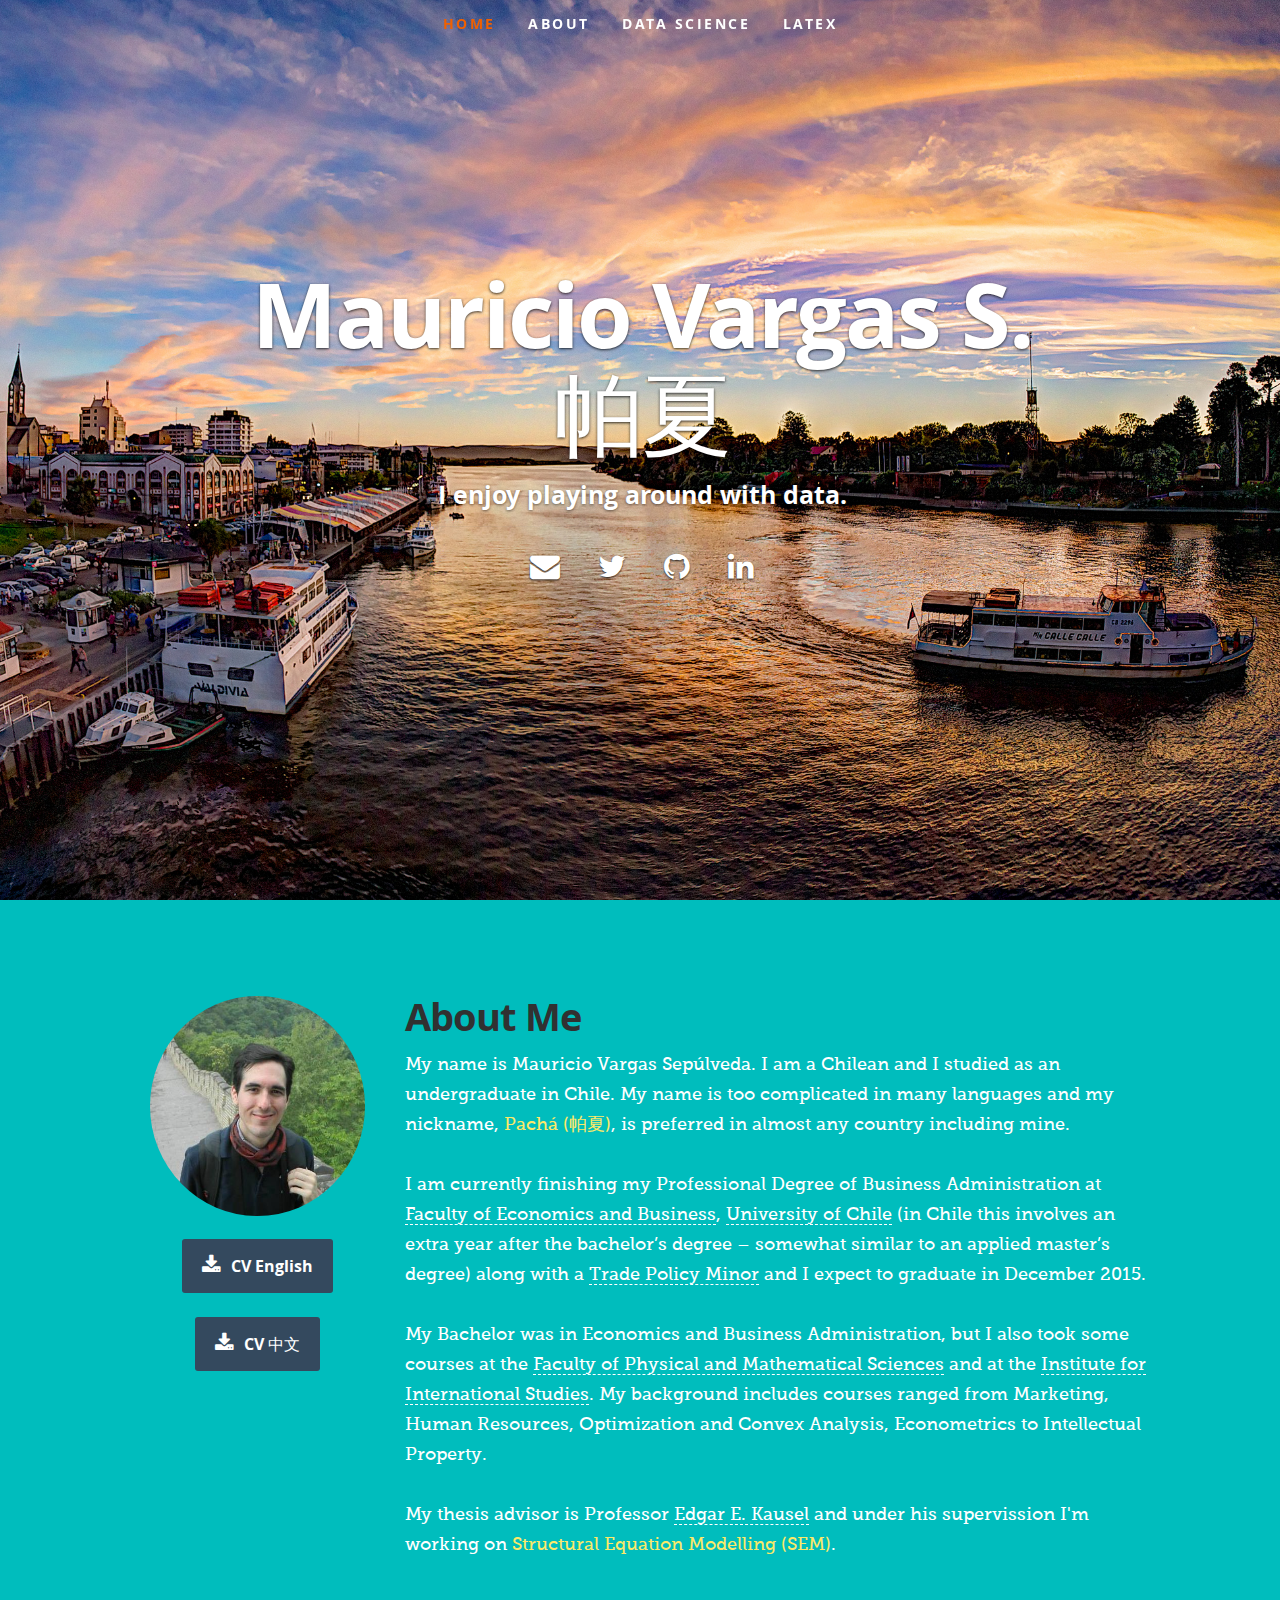
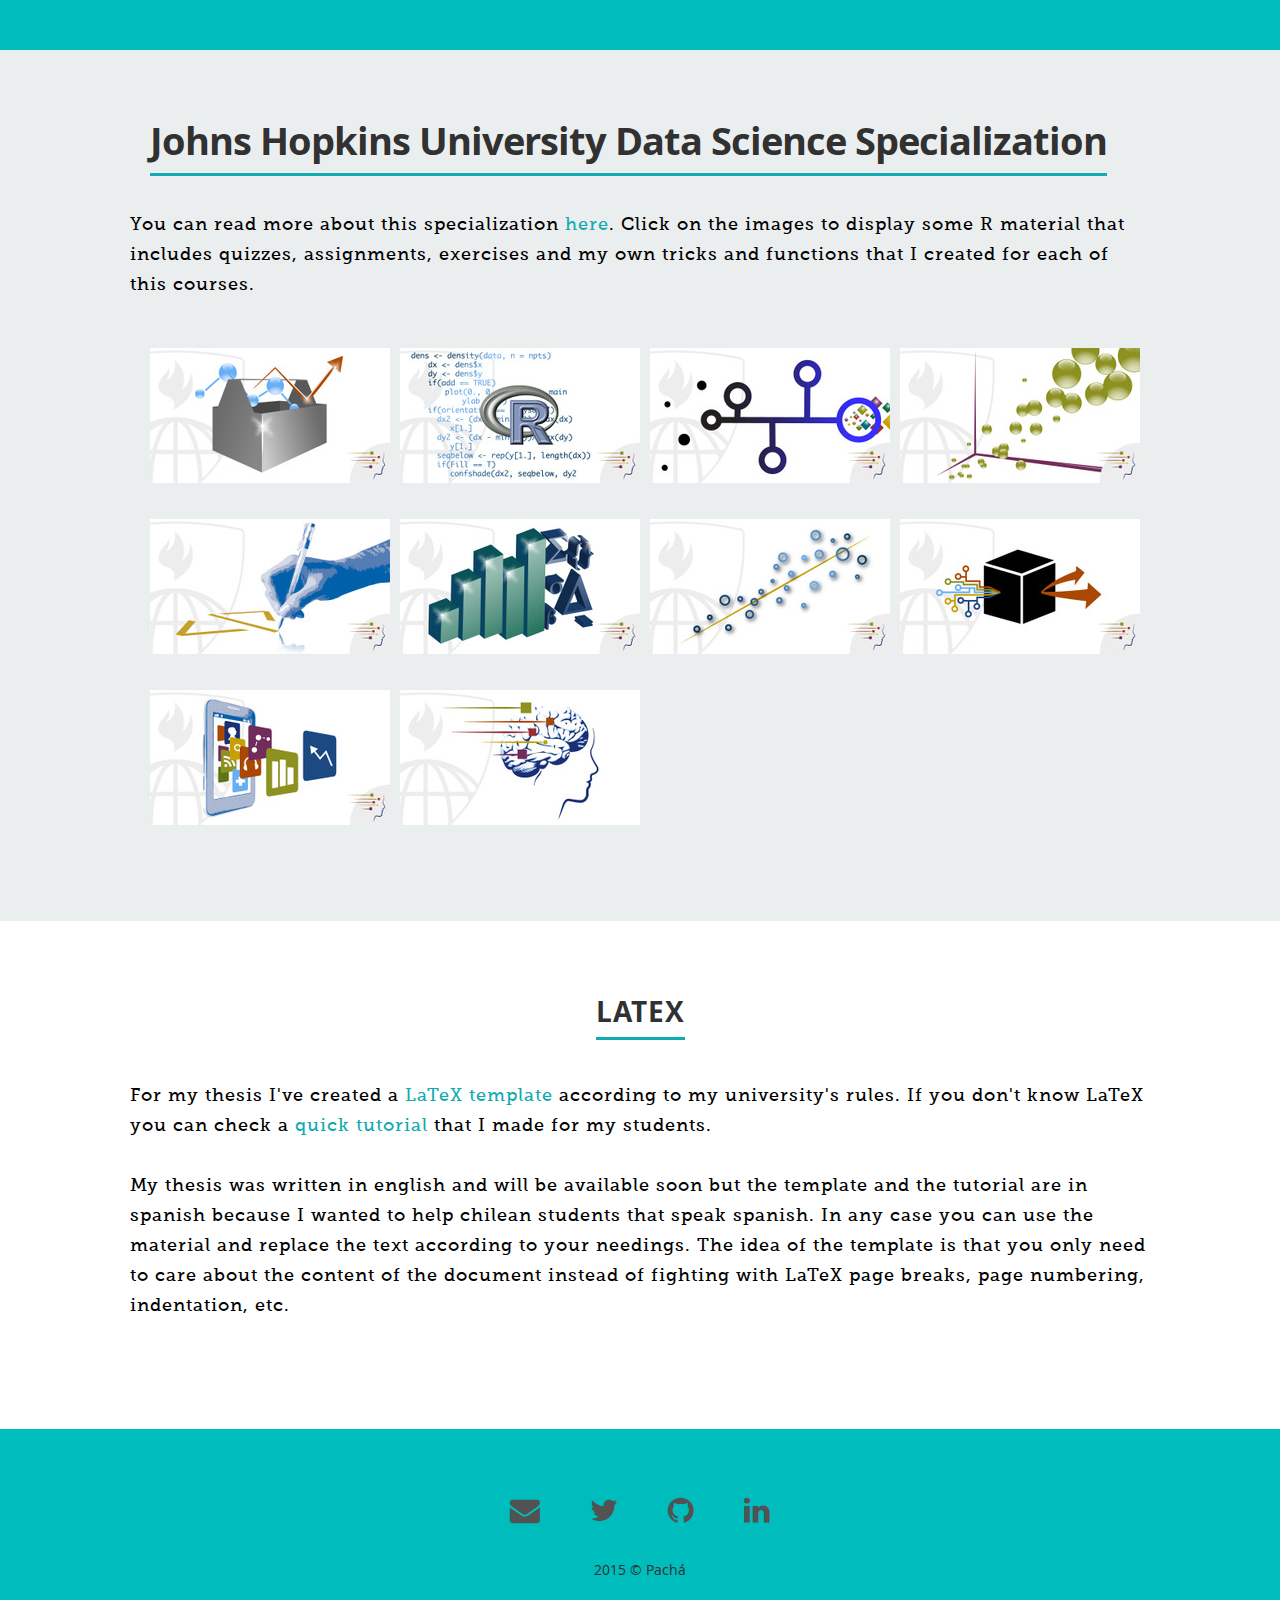
==== commit 7c38691e: "30-07" ====
--- a/index.html
+++ b/index.html
@@ -6,7 +6,7 @@
     <!--- Basic Page Needs
     ================================================== -->
     <meta charset="utf-8">
-    <title>Pachá (帕夏)</title>
+    <title>Mauricio Vargas S. (帕夏)</title>
     <meta name="description" content="Pachá's Website" />
     <meta name="keywords" content="Pachá, Data Science, R, RStudio" />
 
@@ -59,7 +59,7 @@
 
         <div class="row banner">
             <div class="banner-text">
-                <h1 class="responsive-headline">Pachá (帕夏)</h1>
+                <h1 class="responsive-headline">Mauricio Vargas S.<br>帕夏</h1>
                 <h3>I enjoy playing around with data.<br>
                 <hr />
                 <ul class="social">
--- a/css/layout.css
+++ b/css/layout.css
@@ -260,6 +260,7 @@
 #about .download {
     width: 100%; /* 58.33333% */
     padding-top: 6px;
+    text-align: center;
 
 }
 #about .main-col { 
